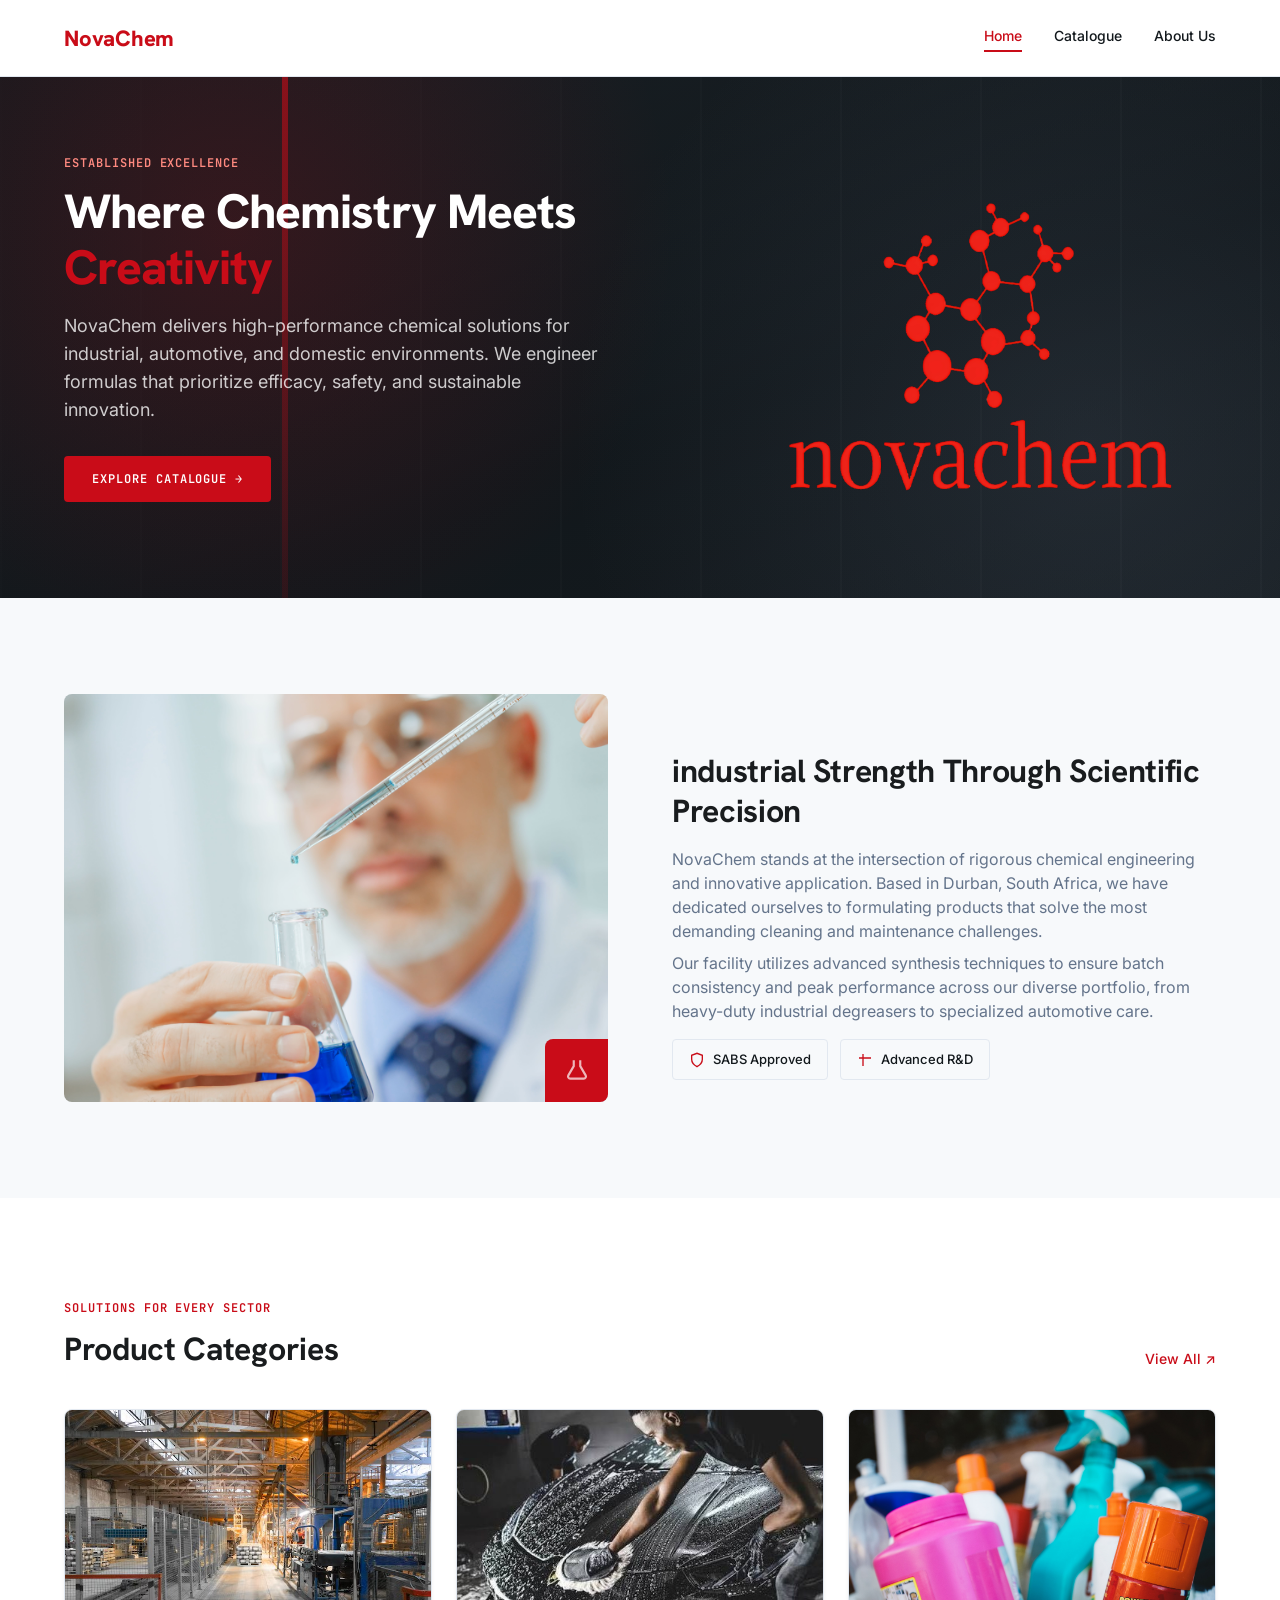
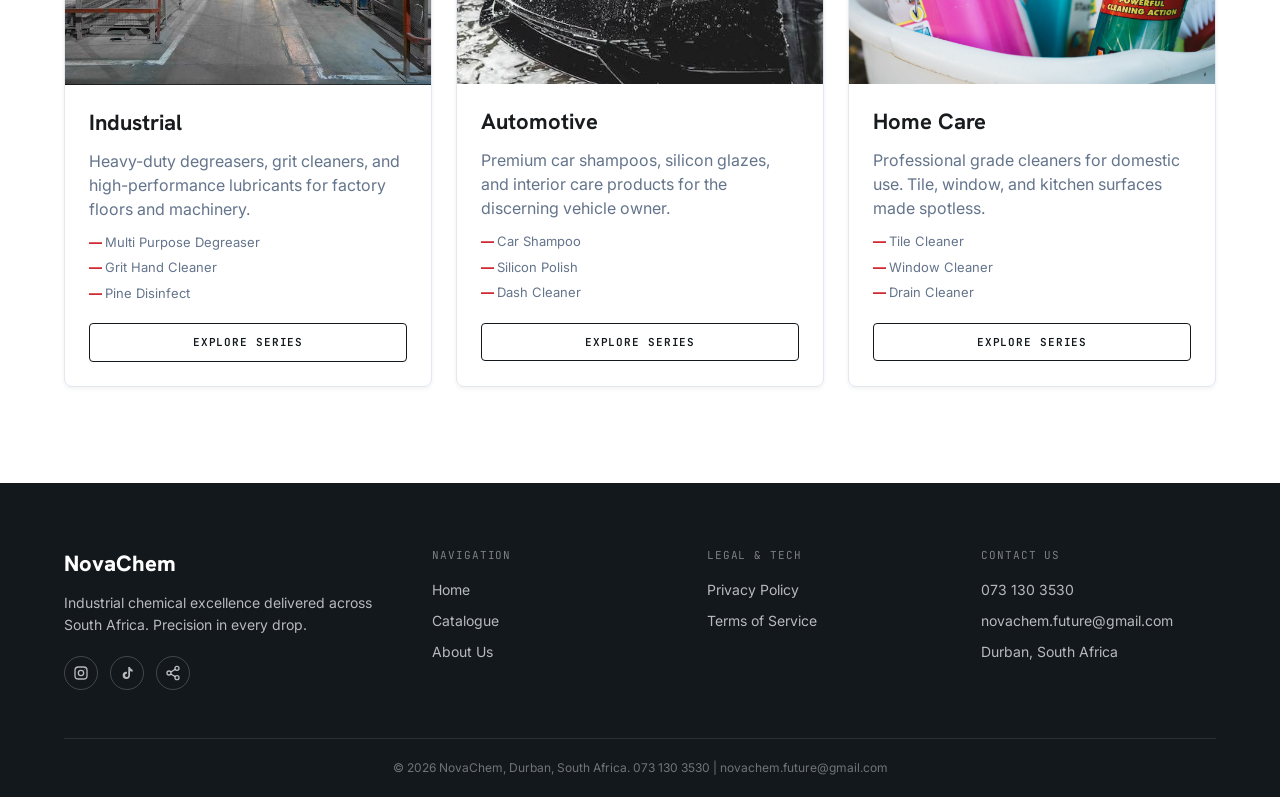
==== novachem-site/index.html @ 8aac481a "Merge branch 'main' of https://github.com/KaylinR7/novachem-site" ====
<!DOCTYPE html>
<html lang="en">
<head>
<meta charset="UTF-8">
<meta name="viewport" content="width=device-width, initial-scale=1.0">
<title>NovaChem — Where Chemistry Meets Creativity</title>
<meta name="description" content="NovaChem delivers high-performance chemical solutions for industrial, automotive, and domestic environments from our Durban headquarters.">
<link rel="preconnect" href="https://fonts.googleapis.com">
<link rel="preconnect" href="https://fonts.gstatic.com" crossorigin>
<link href="https://fonts.googleapis.com/css2?family=Hanken+Grotesk:wght@700;800&family=Inter:wght@400;500&family=JetBrains+Mono:wght@600&display=swap" rel="stylesheet">
<link rel="stylesheet" href="css/style.css">
</head>
<body>

<header class="site-header">
  <div class="container">
    <a href="index.html" class="logo">NovaChem</a>
    <nav class="main-nav">
      <a href="index.html" class="active">Home</a>
      <a href="catalogue.html">Catalogue</a>
      <a href="about.html">About Us</a>
    </nav>
    
  </div>
  <div class="mobile-nav">
    <a href="index.html" class="active">Home</a>
    <a href="catalogue.html">Catalogue</a>
    <a href="about.html">About Us</a>
  </div>
</header>

<!-- Hero -->
<section class="hero">
  <div class="hero-bg"></div>
  <div class="hero-pillar p1"></div>
  <div class="container" style="position: relative; z-index: 2;">
    <div style="display: grid; grid-template-columns: 1fr 1fr; align-items: center; gap: 3rem;">
      <div class="hero-content">
        <span class="eyebrow" style="color:#ff8a80;">Established Excellence</span>
        <h1 class="headline-display">Where Chemistry Meets <span class="accent">Creativity</span></h1>
        <p class="body-lg">NovaChem delivers high-performance chemical solutions for industrial, automotive, and domestic environments. We engineer formulas that prioritize efficacy, safety, and sustainable innovation.</p>
        <div class="hero-cta">
          <a href="catalogue.html" class="btn btn-primary">Explore Catalogue →</a>
          
        </div>
      </div>
      <div style="aspect-ratio: 4/3; overflow: hidden; border-radius: 12px; margin-left: 75px;">
        <img src="images/site/Novachem-site.png" alt="NovaChem products showcase" style="width: 100%; height: 100%; object-fit: cover; display: block;">
      </div>
    </div>
  </div>
</section>



<!-- Industrial strength feature -->
<section class="section section-light">
  <div class="container">
    <div class="split">
      <div class="media-block tone-steel" style="aspect-ratio:4/3; position:relative;">
        <img src="images/site/industrial-strength-feature.jpg" alt="NovaChem industrial manufacturing facility">
        <div class="media-badge">
          <svg viewBox="0 0 24 24" fill="none" stroke="currentColor" stroke-width="2"><path d="M9 2v5.5L4 16a2 2 0 001.74 3h12.52A2 2 0 0020 16l-5-8.5V2"/></svg>
        </div>
      </div>
      <div>
        <span class="eyebrow">&nbsp;</span>
        <h2 class="headline-lg">industrial Strength Through Scientific Precision</h2>
        <p class="body-md mt-2">NovaChem stands at the intersection of rigorous chemical engineering and innovative application. Based in Durban, South Africa, we have dedicated ourselves to formulating products that solve the most demanding cleaning and maintenance challenges.</p>
        <p class="body-md mt-1">Our facility utilizes advanced synthesis techniques to ensure batch consistency and peak performance across our diverse portfolio, from heavy-duty industrial degreasers to specialized automotive care.</p>
        <div class="pill-row mt-2">
          <span class="pill">
            <svg width="16" height="16" viewBox="0 0 24 24" fill="none" stroke="currentColor" stroke-width="2"><path d="M12 22s8-4 8-11V5l-8-3-8 3v6c0 7 8 11 8 11z"/></svg>
            SABS Approved
          </span>
          <span class="pill">
            <svg width="16" height="16" viewBox="0 0 24 24" fill="none" stroke="currentColor" stroke-width="2"><path d="M9 3v18M3 9h18"/></svg>
            Advanced R&amp;D
          </span>
        </div>
      </div>
    </div>
  </div>
</section>

<!-- Product categories -->
<section class="section section-white">
  <div class="container">
    <div class="section-head section-head-row">
      <div>
        <span class="eyebrow">Solutions For Every Sector</span>
        <h2 class="headline-lg">Product Categories</h2>
      </div>
      <a href="catalogue.html" class="label-md" style="color:var(--primary-strong);">View All ↗</a>
    </div>

    <div class="card-grid cols-3">
      <div class="category-card">
        <div class="media-block tone-steel">
          <img src="images/site/category-industrial.jpg" alt="Industrial product category">
        </div>
        <div class="category-card-body">
          <h3 class="headline-md">Industrial</h3>
          <p class="body-md">Heavy-duty degreasers, grit cleaners, and high-performance lubricants for factory floors and machinery.</p>
          <ul>
            <li>Multi Purpose Degreaser</li>
            <li>Grit Hand Cleaner</li>
            <li>Pine Disinfect</li>
          </ul>
          <a href="catalogue.html?cat=industrial" class="btn btn-secondary btn-sm btn-block mt-1">Explore Series</a>
        </div>
      </div>

      <div class="category-card">
        <div class="media-block tone-red">
          <img src="images/site/category-automotive.jpg" alt="Automotive product category">
        </div>
        <div class="category-card-body">
          <h3 class="headline-md">Automotive</h3>
          <p class="body-md">Premium car shampoos, silicon glazes, and interior care products for the discerning vehicle owner.</p>
          <ul>
            <li>Car Shampoo</li>
            <li>Silicon Polish</li>
            <li>Dash Cleaner</li>
          </ul>
          <a href="catalogue.html?cat=specialty" class="btn btn-secondary btn-sm btn-block mt-1">Explore Series</a>
        </div>
      </div>

      <div class="category-card">
        <div class="media-block tone-light">
          <img src="images/site/category-home-care.jpg" alt="Home Care product category">
        </div>
        <div class="category-card-body">
          <h3 class="headline-md">Home Care</h3>
          <p class="body-md">Professional grade cleaners for domestic use. Tile, window, and kitchen surfaces made spotless.</p>
          <ul>
            <li>Tile Cleaner</li>
            <li>Window Cleaner</li>
            <li>Drain Cleaner</li>
          </ul>
          <a href="catalogue.html?cat=cleaners" class="btn btn-secondary btn-sm btn-block mt-1">Explore Series</a>
        </div>
      </div>
    </div>
  </div>
</section>

<!-- Footer -->
<footer class="site-footer">
  <div class="container">
    <div class="footer-grid">
      <div>
        <h4>NovaChem</h4>
        <p>Industrial chemical excellence delivered across South Africa. Precision in every drop.</p>
        <div class="footer-social">
          <a href="https://www.instagram.com/novachem_innovations/" aria-label="Instagram"><svg width="16" height="16" viewBox="0 0 24 24" fill="none" stroke="currentColor" stroke-width="2"><rect x="3" y="3" width="18" height="18" rx="5"/><circle cx="12" cy="12" r="4"/><circle cx="17.5" cy="6.5" r="0.6" fill="currentColor" stroke="none"/></svg></a>
          <a href="https://www.tiktok.com/@novachem_innovations?_r=1&_t=ZS-97QQPEQfLev" aria-label="TikTok"><svg width="16" height="16" viewBox="0 0 24 24" fill="currentColor" stroke="none"><path d="M16.5 3c.4 2.1 1.9 3.7 4 4v3.1c-1.5 0-2.9-.4-4-1.2v6.6a5.5 5.5 0 11-5.5-5.5c.3 0 .6 0 .9.1v3.1a2.4 2.4 0 102 2.4V3h2.6z"/></svg></a>
          <a href="https://www.instagram.com/novachem_innovations?igsh=MWl4aThsdXJkZ202bg==" aria-label="Share"><svg width="16" height="16" viewBox="0 0 24 24" fill="none" stroke="currentColor" stroke-width="2"><circle cx="18" cy="5" r="3"/><circle cx="6" cy="12" r="3"/><circle cx="18" cy="19" r="3"/><path d="M8.6 13.5l6.8 4M15.4 6.5l-6.8 4"/></svg></a>
        </div>
      </div>
      <div class="footer-col">
        <div class="footer-col-title">Navigation</div>
        <ul>
          <li><a href="index.html">Home</a></li>
          <li><a href="catalogue.html">Catalogue</a></li>
          <li><a href="about.html">About Us</a></li>
        </ul>
      </div>
      <div class="footer-col">
        <div class="footer-col-title">Legal &amp; Tech</div>
        <ul>
          <li><a href="privacy-policy.html">Privacy Policy</a></li>
          <li><a href="terms-of-service.html">Terms of Service</a></li>
        </ul>
      </div>
      <div class="footer-col">
        <div class="footer-col-title">Contact Us</div>
        <ul>
          <li>073 130 3530</li>
          <li>novachem.future@gmail.com</li>
          <li>Durban, South Africa</li>
        </ul>
      </div>
    </div>
    <div class="footer-bottom">© 2026 NovaChem, Durban, South Africa. 073 130 3530 | novachem.future@gmail.com</div>
  </div>
</footer>

<script src="js/main.js"></script>
</body>
</html>
---- novachem-site/css/style.css ----
/* ==========================================================================
   NovaChem — "Industrial Integrity" Design System
   ========================================================================== */

:root {
  /* Color tokens */
  --surface: #f7f9fb;
  --surface-dim: #d8dadc;
  --surface-bright: #f7f9fb;
  --surface-container-lowest: #ffffff;
  --surface-container-low: #f2f4f6;
  --surface-container: #eceef0;
  --surface-container-high: #e6e8ea;
  --surface-container-highest: #e0e3e5;
  --on-surface: #191c1e;
  --on-surface-variant: #5d3f3c;
  --inverse-surface: #2d3133;
  --inverse-on-surface: #eff1f3;
  --outline: #916f6b;
  --outline-variant: #e6bdb8;

  --primary: #9e000d;
  --primary-strong: #c90c18;
  --on-primary: #ffffff;
  --primary-container: #c90c18;
  --on-primary-container: #ffd9d5;

  --secondary: #12181c;
  --on-secondary: #ffffff;
  --secondary-container: #dde3e9;
  --on-secondary-container: #5f656a;

  --tertiary: #3d4d63;
  --tertiary-steel: #64748b;
  --on-tertiary: #ffffff;

  --error: #ba1a1a;
  --on-error: #ffffff;
  --error-container: #ffdad6;
  --on-error-container: #93000a;

  --lab-white: #f8fafc;
  --charcoal-ink: #12181c;
  --steel-gray: #64748b;
  --border-default: #e2e8f0;
  --zebra: #f1f5f9;

  --background: #f7f9fb;
  --on-background: #191c1e;

  /* Typography */
  --font-display: 'Hanken Grotesk', sans-serif;
  --font-body: 'Inter', sans-serif;
  --font-mono: 'JetBrains Mono', monospace;

  /* Spacing */
  --unit: 4px;
  --gutter: 24px;
  --margin-desktop: 64px;
  --margin-mobile: 16px;
  --container-max: 1280px;

  /* Radius */
  --radius-sm: 0.125rem;
  --radius: 0.25rem;
  --radius-md: 0.375rem;
  --radius-lg: 0.5rem;
  --radius-xl: 0.75rem;
  --radius-full: 9999px;

  /* Shadow */
  --shadow-technical: 0 2px 4px rgba(0, 0, 0, 0.05);
  --shadow-lifted: 0 4px 10px rgba(0, 0, 0, 0.08);
}

/* ==========================================================================
   Reset & base
   ========================================================================== */

* {
  margin: 0;
  padding: 0;
  box-sizing: border-box;
}

html {
  scroll-behavior: smooth;
}

body {
  font-family: var(--font-body);
  font-size: 16px;
  line-height: 1.5;
  color: var(--on-surface);
  background: var(--background);
  -webkit-font-smoothing: antialiased;
}

img {
  max-width: 100%;
  display: block;
}

a {
  color: inherit;
  text-decoration: none;
}

ul {
  list-style: none;
}

button {
  font-family: inherit;
  cursor: pointer;
  border: none;
  background: none;
}

input, textarea, select {
  font-family: inherit;
  font-size: inherit;
}

:focus-visible {
  outline: 2px solid var(--primary-strong);
  outline-offset: 2px;
}

.container {
  max-width: var(--container-max);
  margin: 0 auto;
  padding: 0 var(--margin-mobile);
}

@media (min-width: 1024px) {
  .container {
    padding: 0 var(--margin-desktop);
  }
}

/* ==========================================================================
   Typography scale
   ========================================================================== */

.headline-display {
  font-family: var(--font-display);
  font-weight: 800;
  font-size: 32px;
  line-height: 1.15;
  letter-spacing: -0.02em;
}

@media (min-width: 768px) {
  .headline-display {
    font-size: 48px;
    line-height: 56px;
  }
}

.headline-lg {
  font-family: var(--font-display);
  font-weight: 700;
  font-size: 28px;
  line-height: 36px;
}

@media (min-width: 768px) {
  .headline-lg {
    font-size: 32px;
    line-height: 40px;
    letter-spacing: -0.01em;
  }
}

.headline-md {
  font-family: var(--font-display);
  font-weight: 700;
  font-size: 22px;
  line-height: 28px;
}

.body-lg {
  font-family: var(--font-body);
  font-size: 18px;
  line-height: 28px;
  color: var(--steel-gray);
}

.body-md {
  font-family: var(--font-body);
  font-size: 16px;
  line-height: 24px;
  color: var(--steel-gray);
}

.label-caps {
  font-family: var(--font-mono);
  font-size: 12px;
  font-weight: 600;
  line-height: 16px;
  letter-spacing: 0.08em;
  text-transform: uppercase;
}

.label-md {
  font-family: var(--font-body);
  font-size: 14px;
  font-weight: 500;
  line-height: 20px;
}

.eyebrow {
  font-family: var(--font-mono);
  font-size: 12px;
  font-weight: 600;
  letter-spacing: 0.08em;
  text-transform: uppercase;
  color: var(--primary-strong);
  display: inline-block;
  margin-bottom: 12px;
}

/* ==========================================================================
   Buttons
   ========================================================================== */

.btn {
  display: inline-flex;
  align-items: center;
  justify-content: center;
  gap: 8px;
  font-family: var(--font-mono);
  font-size: 12px;
  font-weight: 600;
  letter-spacing: 0.08em;
  text-transform: uppercase;
  padding: 14px 28px;
  border-radius: var(--radius);
  transition: transform 0.15s ease, box-shadow 0.15s ease, background 0.15s ease;
  white-space: nowrap;
}

.btn-primary {
  background: var(--primary-strong);
  color: var(--on-primary);
}

.btn-primary:hover {
  background: var(--primary);
  box-shadow: var(--shadow-lifted);
}

.btn-secondary {
  background: transparent;
  color: var(--charcoal-ink);
  border: 1px solid var(--charcoal-ink);
}

.btn-secondary:hover {
  background: var(--charcoal-ink);
  color: var(--on-primary);
}

.btn-ghost-light {
  background: transparent;
  color: #ffffff;
  border: 1px solid rgba(255, 255, 255, 0.5);
}

.btn-ghost-light:hover {
  background: rgba(255, 255, 255, 0.12);
  border-color: #ffffff;
}

.btn-sm {
  padding: 10px 18px;
  font-size: 11px;
}

.btn-block {
  width: 100%;
}

/* ==========================================================================
   Header
   ========================================================================== */

.site-header {
  position: sticky;
  top: 0;
  z-index: 100;
  background: var(--surface-container-lowest);
  border-bottom: 1px solid var(--border-default);
}

.site-header .container {
  display: flex;
  align-items: center;
  justify-content: space-between;
  height: 76px;
  gap: 24px;
}

.logo {
  font-family: var(--font-display);
  font-weight: 800;
  font-size: 22px;
  color: var(--primary-strong);
  letter-spacing: -0.01em;
  flex-shrink: 0;
}

.main-nav {
  display: none;
  gap: 32px;
  align-items: center;
}

.main-nav a {
  font-family: var(--font-body);
  font-size: 14px;
  font-weight: 500;
  color: var(--charcoal-ink);
  padding-bottom: 4px;
  border-bottom: 2px solid transparent;
}

.main-nav a:hover {
  color: var(--primary-strong);
}

.main-nav a.active {
  color: var(--primary-strong);
  border-bottom-color: var(--primary-strong);
}

@media (min-width: 1024px) {
  .main-nav {
    display: flex;
  }
}

.header-actions {
  display: flex;
  align-items: center;
  gap: 16px;
  flex: 1;
  justify-content: flex-end;
}

.search-box {
  display: none;
  align-items: center;
  gap: 8px;
  background: var(--surface-container-low);
  border: 1px solid var(--border-default);
  border-radius: var(--radius);
  padding: 8px 14px;
  min-width: 220px;
}

.search-box input {
  background: transparent;
  border: none;
  outline: none;
  font-size: 14px;
  width: 100%;
  color: var(--on-surface);
}

.search-box svg {
  flex-shrink: 0;
  color: var(--steel-gray);
}

@media (min-width: 768px) {
  .search-box {
    display: flex;
  }
}

.nav-toggle {
  display: flex;
  flex-direction: column;
  gap: 4px;
  padding: 8px;
}

.nav-toggle span {
  width: 22px;
  height: 2px;
  background: var(--charcoal-ink);
  display: block;
}

@media (min-width: 1024px) {
  .nav-toggle {
    display: none;
  }
}

.mobile-nav {
  display: none;
  flex-direction: column;
  background: var(--surface-container-lowest);
  border-bottom: 1px solid var(--border-default);
  padding: 8px var(--margin-mobile) 16px;
}

.mobile-nav.open {
  display: flex;
}

.mobile-nav a {
  padding: 12px 0;
  font-weight: 500;
  font-size: 15px;
  border-bottom: 1px solid var(--border-default);
}

.mobile-nav a:last-child {
  border-bottom: none;
}

@media (min-width: 1024px) {
  .mobile-nav {
    display: none !important;
  }
}

/* ==========================================================================
   Hero
   ========================================================================== */

.hero {
  position: relative;
  background: var(--charcoal-ink);
  color: #ffffff;
  overflow: hidden;
}

.hero-bg {
  position: absolute;
  inset: 0;
  background:
    linear-gradient(115deg, rgba(18, 24, 28, 0.94) 0%, rgba(18, 24, 28, 0.72) 45%, rgba(18, 24, 28, 0.55) 100%),
    repeating-linear-gradient(90deg, rgba(255,255,255,0.05) 0 2px, transparent 2px 140px),
    linear-gradient(160deg, #2a3239 0%, #11161a 60%, #1c2227 100%);
}

.hero-bg::after {
  content: "";
  position: absolute;
  inset: 0;
  background-image:
    radial-gradient(circle at 18% 30%, rgba(201, 12, 24, 0.18), transparent 40%),
    radial-gradient(circle at 85% 70%, rgba(100, 116, 139, 0.18), transparent 45%);
}

.hero-content {
  position: relative;
  padding: 72px 0 96px;
  max-width: 640px;
}

.hero-content p.body-lg {
  color: rgba(255, 255, 255, 0.78);
  margin: 16px 0 32px;
}

.hero-content .headline-display {
  color: #ffffff;
}

.hero-content .headline-display .accent {
  color: var(--primary-strong);
}

.hero-cta {
  display: flex;
  flex-wrap: wrap;
  gap: 16px;
}

.hero-pillar {
  position: absolute;
  top: 0;
  bottom: 0;
  width: 6px;
  background: linear-gradient(180deg, var(--primary-strong), rgba(201,12,24,0.2));
  opacity: 0.6;
}

.hero-pillar.p1 { left: 22%; }
.hero-pillar.p2 { left: 24%; }

/* Stats bar */
.stats-bar {
  background: var(--charcoal-ink);
  color: #ffffff;
  border-top: 1px solid rgba(255,255,255,0.08);
}

.stats-bar .container {
  display: grid;
  grid-template-columns: repeat(2, 1fr);
  gap: 32px;
  padding: 36px var(--margin-mobile);
}

@media (min-width: 768px) {
  .stats-bar .container {
    grid-template-columns: repeat(4, 1fr);
    padding: 36px var(--margin-desktop);
  }
}

.stat .stat-num {
  font-family: var(--font-display);
  font-weight: 800;
  font-size: 28px;
}

.stat .stat-label {
  font-family: var(--font-mono);
  font-size: 11px;
  letter-spacing: 0.08em;
  text-transform: uppercase;
  color: rgba(255,255,255,0.6);
  margin-top: 4px;
}

/* ==========================================================================
   Generic sections
   ========================================================================== */

.section {
  padding: 64px 0;
}

@media (min-width: 1024px) {
  .section {
    padding: 96px 0;
  }
}

.section-light { background: var(--surface); }
.section-white { background: var(--surface-container-lowest); }
.section-dark {
  background: var(--charcoal-ink);
  color: #ffffff;
}
.section-dark .body-md, .section-dark .body-lg {
  color: rgba(255,255,255,0.7);
}

.section-head {
  margin-bottom: 40px;
}

.section-head-row {
  display: flex;
  align-items: flex-end;
  justify-content: space-between;
  gap: 16px;
  flex-wrap: wrap;
}

/* Image placeholder block (used where photography would sit) */
.media-block {
  position: relative;
  border-radius: var(--radius-lg);
  overflow: hidden;
  background: linear-gradient(135deg, #3d4d63, #12181c);
  display: flex;
  align-items: center;
  justify-content: center;
  color: rgba(255,255,255,0.5);
  min-height: 220px;
}

.media-block svg {
  width: 48px;
  height: 48px;
  opacity: 0.7;
}

.media-block.tone-steel { background: linear-gradient(135deg, #64748b, #1c2227); }
.media-block.tone-red { background: linear-gradient(135deg, #c90c18, #410002); }
.media-block.tone-light {
  background: var(--surface-container-low);
  color: var(--steel-gray);
}

.icon-feature {
  display: flex;
  flex-direction: column;
  align-items: center;
  gap: 14px;
  text-align: center;
  padding: 24px;
}

.icon-feature svg {
  width: 44px;
  height: 44px;
  opacity: 0.9;
}

.icon-feature .label-caps {
  color: inherit;
  opacity: 0.85;
  font-size: 11px;
}

/* Two-column feature */
.split {
  display: grid;
  gap: 40px;
  align-items: center;
}

@media (min-width: 1024px) {
  .split {
    grid-template-columns: 1fr 1fr;
    gap: 64px;
  }
  .split.reverse > *:first-child {
    order: 2;
  }
}

.feature-list {
  display: flex;
  flex-direction: column;
  gap: 12px;
  margin: 20px 0 28px;
}

.feature-list li {
  display: flex;
  gap: 10px;
  align-items: flex-start;
  font-size: 14px;
  color: var(--steel-gray);
}

.feature-list svg {
  flex-shrink: 0;
  color: var(--primary-strong);
  margin-top: 2px;
}

.pill-row {
  display: flex;
  flex-wrap: wrap;
  gap: 12px;
}

.pill {
  display: inline-flex;
  align-items: center;
  gap: 8px;
  border: 1px solid var(--border-default);
  padding: 10px 16px;
  border-radius: var(--radius);
  font-size: 13px;
  font-weight: 500;
  color: var(--charcoal-ink);
}

.pill svg { color: var(--primary-strong); }

/* Badge over media block */
.media-badge {
  position: absolute;
  bottom: -1px;
  right: -1px;
  width: 64px;
  height: 64px;
  background: var(--primary-strong);
  border-radius: var(--radius-lg) 0 0 0;
  display: flex;
  align-items: center;
  justify-content: center;
}

.media-badge svg { color: #fff; width: 26px; height: 26px; }

/* ==========================================================================
   Cards (categories, values, products)
   ========================================================================== */

.card-grid {
  display: grid;
  gap: var(--gutter);
  grid-template-columns: 1fr;
}

@media (min-width: 640px) {
  .card-grid.cols-3 { grid-template-columns: repeat(3, 1fr); }
}

.category-card {
  background: var(--surface-container-lowest);
  border: 1px solid var(--border-default);
  border-radius: var(--radius-lg);
  overflow: hidden;
  box-shadow: var(--shadow-technical);
  transition: box-shadow 0.2s ease, border-color 0.2s ease, transform 0.2s ease;
  display: flex;
  flex-direction: column;
}

.category-card:hover {
  border-color: var(--primary-strong);
  box-shadow: var(--shadow-lifted);
  transform: translateY(-2px);
}

.category-card .media-block { min-height: 170px; border-radius: 0; }

.category-card-body {
  padding: 24px;
  display: flex;
  flex-direction: column;
  gap: 12px;
  flex: 1;
}

.category-card-body ul {
  display: flex;
  flex-direction: column;
  gap: 6px;
  font-size: 13px;
  color: var(--steel-gray);
}

.category-card-body ul li::before {
  content: "— ";
  color: var(--primary-strong);
  font-weight: 700;
}

.value-card {
  background: var(--surface-container-lowest);
  border: 1px solid var(--border-default);
  border-radius: var(--radius-lg);
  padding: 28px;
  box-shadow: var(--shadow-technical);
  text-align: left;
}

.value-card .icon-box {
  width: 44px;
  height: 44px;
  border-radius: var(--radius);
  background: var(--error-container);
  display: flex;
  align-items: center;
  justify-content: center;
  margin-bottom: 16px;
  color: var(--primary-strong);
}

.value-card h3 {
  font-family: var(--font-display);
  font-weight: 700;
  font-size: 17px;
  margin-bottom: 8px;
}

/* ==========================================================================
   CTA Band
   ========================================================================== */

.cta-band {
  background: linear-gradient(120deg, var(--primary-strong), var(--primary));
  color: #fff;
  text-align: center;
  padding: 64px var(--margin-mobile);
}

.cta-band h2 {
  font-family: var(--font-display);
  font-weight: 800;
  font-size: 30px;
  margin-bottom: 12px;
}

@media (min-width: 768px) {
  .cta-band h2 { font-size: 38px; }
}

.cta-band p {
  max-width: 560px;
  margin: 0 auto 28px;
  color: rgba(255,255,255,0.88);
}

.cta-band .btn-group {
  display: flex;
  justify-content: center;
  flex-wrap: wrap;
  gap: 16px;
}

.cta-band .btn-primary {
  background: #fff;
  color: var(--primary-strong);
}

.cta-band .btn-primary:hover {
  background: var(--surface-container-low);
}

/* ==========================================================================
   Footer
   ========================================================================== */

.site-footer {
  background: var(--charcoal-ink);
  color: rgba(255,255,255,0.7);
  padding: 64px 0 0;
}

.footer-grid {
  display: grid;
  gap: 40px;
  grid-template-columns: 1fr;
  padding-bottom: 48px;
  border-bottom: 1px solid rgba(255,255,255,0.1);
}

@media (min-width: 768px) {
  .footer-grid { grid-template-columns: 1.4fr 1fr 1fr 1fr; }
}

.footer-grid h4 {
  font-family: var(--font-display);
  color: #fff;
  font-size: 22px;
  font-weight: 800;
  margin-bottom: 12px;
}

.footer-grid p { font-size: 14px; line-height: 22px; }

.footer-col-title {
  font-family: var(--font-mono);
  font-size: 11px;
  letter-spacing: 0.08em;
  text-transform: uppercase;
  color: rgba(255,255,255,0.45);
  margin-bottom: 16px;
}

.footer-col ul {
  display: flex;
  flex-direction: column;
  gap: 10px;
  font-size: 14px;
}

.footer-col a:hover { color: #fff; }

.footer-social {
  display: flex;
  gap: 12px;
  margin-top: 20px;
}

.footer-social a {
  width: 34px;
  height: 34px;
  border-radius: var(--radius-full);
  border: 1px solid rgba(255,255,255,0.2);
  display: flex;
  align-items: center;
  justify-content: center;
}

.footer-bottom {
  text-align: center;
  font-size: 12px;
  padding: 20px 0;
  color: rgba(255,255,255,0.4);
}

/* ==========================================================================
   Page header / breadcrumb hero (About / Catalogue / Ratings)
   ========================================================================== */

.page-hero {
  position: relative;
  background: var(--charcoal-ink);
  color: #fff;
  padding: 64px 0 56px;
  overflow: hidden;
}

.page-hero .hero-bg { opacity: 0.9; }

.page-hero .body-lg { color: rgba(255,255,255,0.78); max-width: 640px; }

.page-hero .accent-rule {
  width: 64px;
  height: 4px;
  background: var(--primary-strong);
  margin-top: 24px;
}

.simple-page-head {
  padding: 56px 0 32px;
}

.simple-page-head .body-lg { max-width: 620px; color: var(--steel-gray); }

/* ==========================================================================
   Table / list helpers
   ========================================================================== */

.divider {
  height: 1px;
  background: var(--border-default);
  margin: 0;
}

/* Utility */
.flex { display: flex; }
.items-center { align-items: center; }
.gap-2 { gap: 8px; }
.gap-3 { gap: 12px; }
.mt-1 { margin-top: 8px; }
.mt-2 { margin-top: 16px; }
.text-center { text-align: center; }
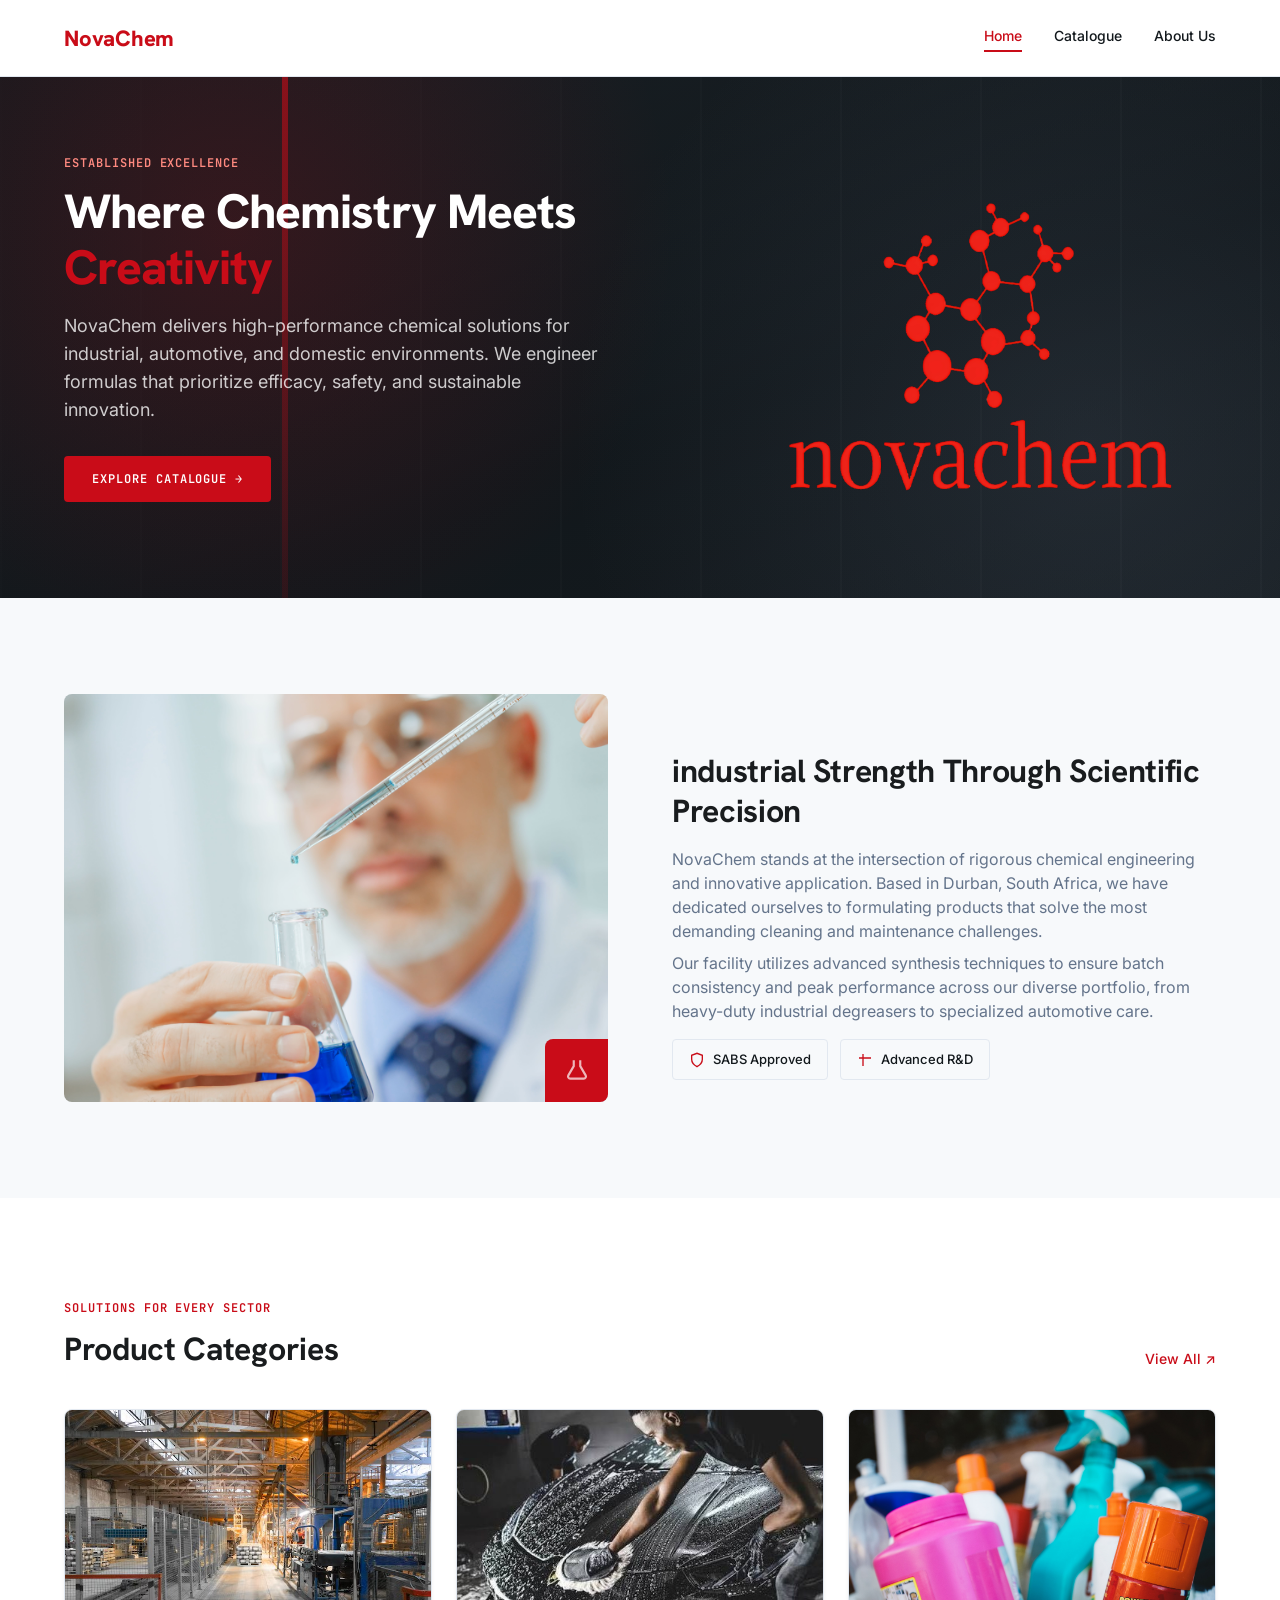
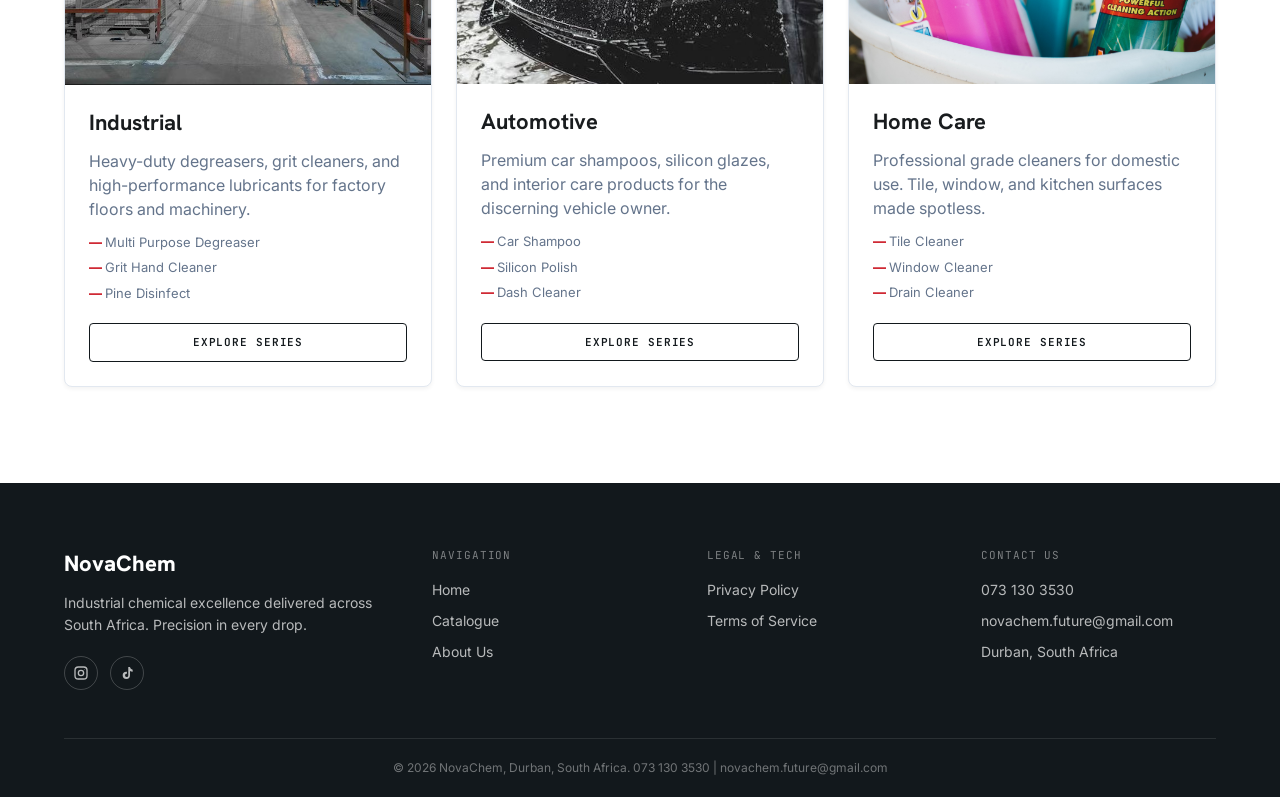
==== commit 9673279a: "Remove extra share link from footer across all pages" ====
--- a/novachem-site/index.html
+++ b/novachem-site/index.html
@@ -156,7 +156,7 @@
         <div class="footer-social">
           <a href="https://www.instagram.com/novachem_innovations/" aria-label="Instagram"><svg width="16" height="16" viewBox="0 0 24 24" fill="none" stroke="currentColor" stroke-width="2"><rect x="3" y="3" width="18" height="18" rx="5"/><circle cx="12" cy="12" r="4"/><circle cx="17.5" cy="6.5" r="0.6" fill="currentColor" stroke="none"/></svg></a>
           <a href="https://www.tiktok.com/@novachem_innovations?_r=1&_t=ZS-97QQPEQfLev" aria-label="TikTok"><svg width="16" height="16" viewBox="0 0 24 24" fill="currentColor" stroke="none"><path d="M16.5 3c.4 2.1 1.9 3.7 4 4v3.1c-1.5 0-2.9-.4-4-1.2v6.6a5.5 5.5 0 11-5.5-5.5c.3 0 .6 0 .9.1v3.1a2.4 2.4 0 102 2.4V3h2.6z"/></svg></a>
-          <a href="https://www.instagram.com/novachem_innovations?igsh=MWl4aThsdXJkZ202bg==" aria-label="Share"><svg width="16" height="16" viewBox="0 0 24 24" fill="none" stroke="currentColor" stroke-width="2"><circle cx="18" cy="5" r="3"/><circle cx="6" cy="12" r="3"/><circle cx="18" cy="19" r="3"/><path d="M8.6 13.5l6.8 4M15.4 6.5l-6.8 4"/></svg></a>
+
         </div>
       </div>
       <div class="footer-col">
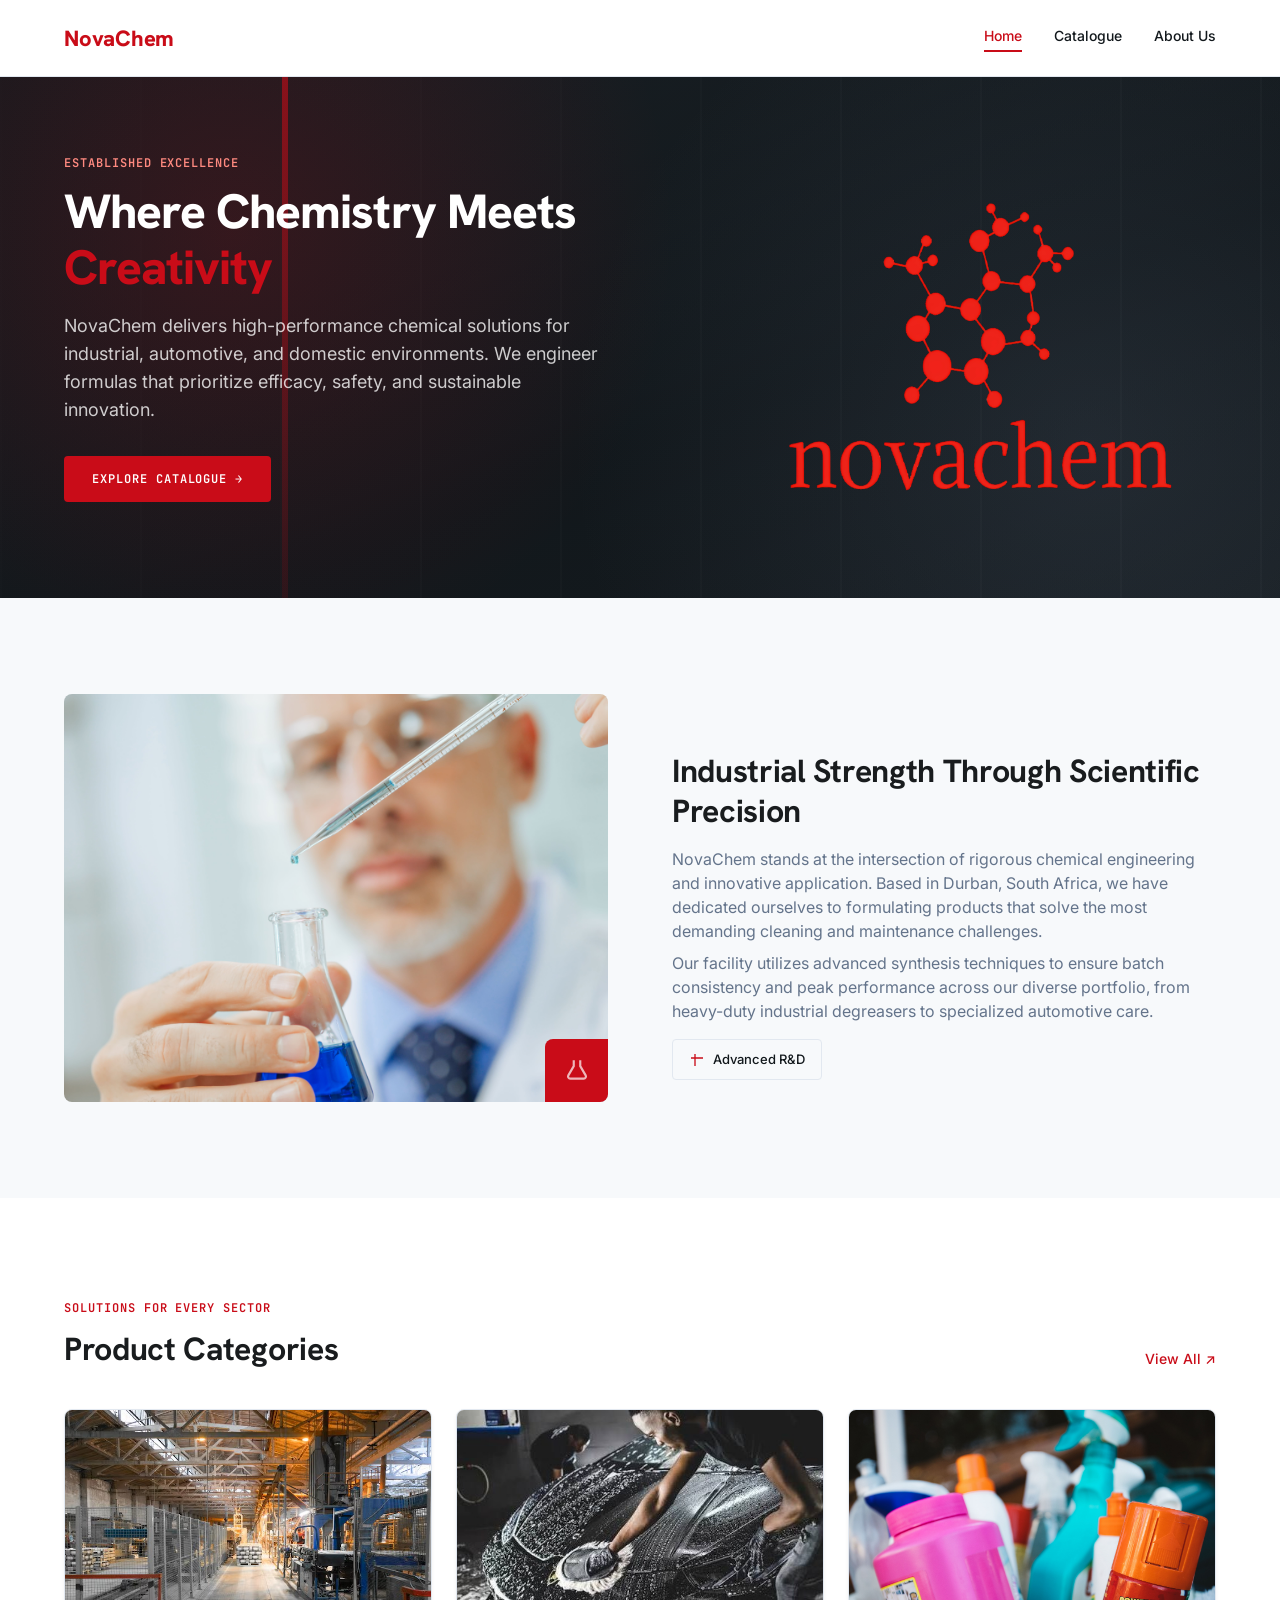
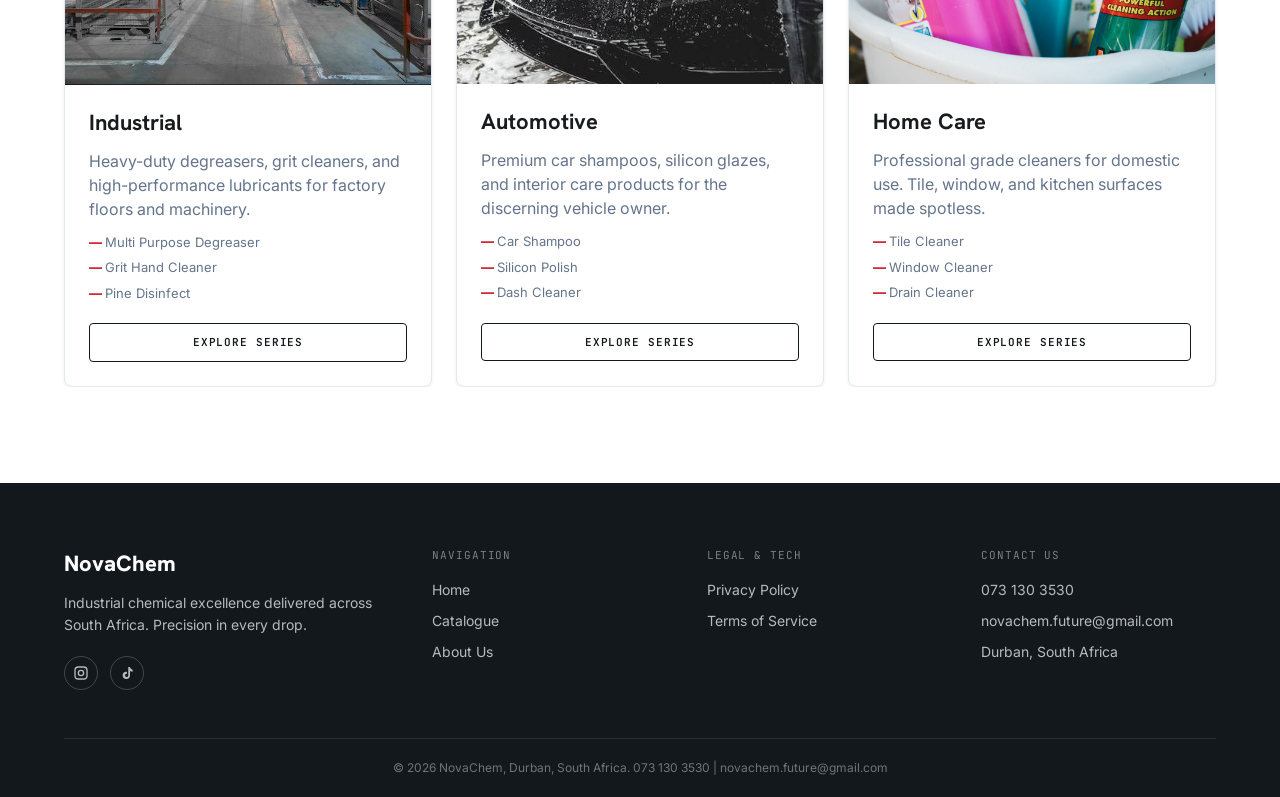
==== commit 7ef4454f: "Updated Catalogue" ====
--- a/novachem-site/index.html
+++ b/novachem-site/index.html
@@ -1,192 +1,217 @@
 <!DOCTYPE html>
 <html lang="en">
+
 <head>
-<meta charset="UTF-8">
-<meta name="viewport" content="width=device-width, initial-scale=1.0">
-<title>NovaChem — Where Chemistry Meets Creativity</title>
-<meta name="description" content="NovaChem delivers high-performance chemical solutions for industrial, automotive, and domestic environments from our Durban headquarters.">
-<link rel="preconnect" href="https://fonts.googleapis.com">
-<link rel="preconnect" href="https://fonts.gstatic.com" crossorigin>
-<link href="https://fonts.googleapis.com/css2?family=Hanken+Grotesk:wght@700;800&family=Inter:wght@400;500&family=JetBrains+Mono:wght@600&display=swap" rel="stylesheet">
-<link rel="stylesheet" href="css/style.css">
+  <meta charset="UTF-8">
+  <meta name="viewport" content="width=device-width, initial-scale=1.0">
+  <title>NovaChem — Where Chemistry Meets Creativity</title>
+  <meta name="description"
+    content="NovaChem delivers high-performance chemical solutions for industrial, automotive, and domestic environments from our Durban headquarters.">
+  <link rel="preconnect" href="https://fonts.googleapis.com">
+  <link rel="preconnect" href="https://fonts.gstatic.com" crossorigin>
+  <link
+    href="https://fonts.googleapis.com/css2?family=Hanken+Grotesk:wght@700;800&family=Inter:wght@400;500&family=JetBrains+Mono:wght@600&display=swap"
+    rel="stylesheet">
+  <link rel="stylesheet" href="css/style.css">
 </head>
+
 <body>
 
-<header class="site-header">
-  <div class="container">
-    <a href="index.html" class="logo">NovaChem</a>
-    <nav class="main-nav">
+  <header class="site-header">
+    <div class="container">
+      <a href="index.html" class="logo">NovaChem</a>
+      <nav class="main-nav">
+        <a href="index.html" class="active">Home</a>
+        <a href="catalogue.html">Catalogue</a>
+        <a href="about.html">About Us</a>
+      </nav>
+      <button class="nav-toggle" aria-label="Toggle menu"><span></span><span></span><span></span></button>
+    </div>
+    <div class="mobile-nav">
       <a href="index.html" class="active">Home</a>
       <a href="catalogue.html">Catalogue</a>
       <a href="about.html">About Us</a>
-    </nav>
-    
-  </div>
-  <div class="mobile-nav">
-    <a href="index.html" class="active">Home</a>
-    <a href="catalogue.html">Catalogue</a>
-    <a href="about.html">About Us</a>
-  </div>
-</header>
-
-<!-- Hero -->
-<section class="hero">
-  <div class="hero-bg"></div>
-  <div class="hero-pillar p1"></div>
-  <div class="container" style="position: relative; z-index: 2;">
-    <div style="display: grid; grid-template-columns: 1fr 1fr; align-items: center; gap: 3rem;">
-      <div class="hero-content">
-        <span class="eyebrow" style="color:#ff8a80;">Established Excellence</span>
-        <h1 class="headline-display">Where Chemistry Meets <span class="accent">Creativity</span></h1>
-        <p class="body-lg">NovaChem delivers high-performance chemical solutions for industrial, automotive, and domestic environments. We engineer formulas that prioritize efficacy, safety, and sustainable innovation.</p>
-        <div class="hero-cta">
-          <a href="catalogue.html" class="btn btn-primary">Explore Catalogue →</a>
-          
-        </div>
-      </div>
-      <div style="aspect-ratio: 4/3; overflow: hidden; border-radius: 12px; margin-left: 75px;">
-        <img src="images/site/Novachem-site.png" alt="NovaChem products showcase" style="width: 100%; height: 100%; object-fit: cover; display: block;">
-      </div>
-    </div>
-  </div>
-</section>
-
-
-
-<!-- Industrial strength feature -->
-<section class="section section-light">
-  <div class="container">
-    <div class="split">
-      <div class="media-block tone-steel" style="aspect-ratio:4/3; position:relative;">
-        <img src="images/site/industrial-strength-feature.jpg" alt="NovaChem industrial manufacturing facility">
-        <div class="media-badge">
-          <svg viewBox="0 0 24 24" fill="none" stroke="currentColor" stroke-width="2"><path d="M9 2v5.5L4 16a2 2 0 001.74 3h12.52A2 2 0 0020 16l-5-8.5V2"/></svg>
-        </div>
-      </div>
-      <div>
-        <span class="eyebrow">&nbsp;</span>
-        <h2 class="headline-lg">industrial Strength Through Scientific Precision</h2>
-        <p class="body-md mt-2">NovaChem stands at the intersection of rigorous chemical engineering and innovative application. Based in Durban, South Africa, we have dedicated ourselves to formulating products that solve the most demanding cleaning and maintenance challenges.</p>
-        <p class="body-md mt-1">Our facility utilizes advanced synthesis techniques to ensure batch consistency and peak performance across our diverse portfolio, from heavy-duty industrial degreasers to specialized automotive care.</p>
-        <div class="pill-row mt-2">
-          <span class="pill">
-            <svg width="16" height="16" viewBox="0 0 24 24" fill="none" stroke="currentColor" stroke-width="2"><path d="M12 22s8-4 8-11V5l-8-3-8 3v6c0 7 8 11 8 11z"/></svg>
-            SABS Approved
-          </span>
-          <span class="pill">
-            <svg width="16" height="16" viewBox="0 0 24 24" fill="none" stroke="currentColor" stroke-width="2"><path d="M9 3v18M3 9h18"/></svg>
-            Advanced R&amp;D
-          </span>
-        </div>
-      </div>
-    </div>
-  </div>
-</section>
-
-<!-- Product categories -->
-<section class="section section-white">
-  <div class="container">
-    <div class="section-head section-head-row">
-      <div>
-        <span class="eyebrow">Solutions For Every Sector</span>
-        <h2 class="headline-lg">Product Categories</h2>
-      </div>
-      <a href="catalogue.html" class="label-md" style="color:var(--primary-strong);">View All ↗</a>
-    </div>
-
-    <div class="card-grid cols-3">
-      <div class="category-card">
-        <div class="media-block tone-steel">
-          <img src="images/site/category-industrial.jpg" alt="Industrial product category">
-        </div>
-        <div class="category-card-body">
-          <h3 class="headline-md">Industrial</h3>
-          <p class="body-md">Heavy-duty degreasers, grit cleaners, and high-performance lubricants for factory floors and machinery.</p>
+    </div>
+  </header>
+
+  <!-- Hero -->
+  <section class="hero">
+    <div class="hero-bg"></div>
+    <div class="hero-pillar p1"></div>
+    <div class="container" style="position: relative; z-index: 2;">
+      <div class="hero-grid">
+        <div class="hero-content">
+          <span class="eyebrow" style="color:#ff8a80;">Established Excellence</span>
+          <h1 class="headline-display">Where Chemistry Meets <span class="accent">Creativity</span></h1>
+          <p class="body-lg">NovaChem delivers high-performance chemical solutions for industrial, automotive, and
+            domestic environments. We engineer formulas that prioritize efficacy, safety, and sustainable innovation.
+          </p>
+          <div class="hero-cta">
+            <a href="catalogue.html" class="btn btn-primary">Explore Catalogue →</a>
+
+          </div>
+        </div>
+        <div class="hero-media">
+          <img src="images/site/Novachem-site.png" alt="NovaChem products showcase"
+            style="width: 100%; height: 100%; object-fit: cover; display: block;">
+        </div>
+      </div>
+    </div>
+  </section>
+
+
+
+  <!-- Industrial strength feature -->
+  <section class="section section-light">
+    <div class="container">
+      <div class="split">
+        <div class="media-block tone-steel" style="aspect-ratio:4/3; position:relative;">
+          <img src="images/site/industrial-strength-feature.jpg" alt="NovaChem industrial manufacturing facility">
+          <div class="media-badge">
+            <svg viewBox="0 0 24 24" fill="none" stroke="currentColor" stroke-width="2">
+              <path d="M9 2v5.5L4 16a2 2 0 001.74 3h12.52A2 2 0 0020 16l-5-8.5V2" />
+            </svg>
+          </div>
+        </div>
+        <div>
+          <span class="eyebrow">&nbsp;</span>
+          <h2 class="headline-lg">Industrial Strength Through Scientific Precision</h2>
+          <p class="body-md mt-2">NovaChem stands at the intersection of rigorous chemical engineering and innovative
+            application. Based in Durban, South Africa, we have dedicated ourselves to formulating products that solve
+            the most demanding cleaning and maintenance challenges.</p>
+          <p class="body-md mt-1">Our facility utilizes advanced synthesis techniques to ensure batch consistency and
+            peak performance across our diverse portfolio, from heavy-duty industrial degreasers to specialized
+            automotive care.</p>
+          <div class="pill-row mt-2">
+            <span class="pill">
+              <svg width="16" height="16" viewBox="0 0 24 24" fill="none" stroke="currentColor" stroke-width="2">
+                <path d="M9 3v18M3 9h18" />
+              </svg>
+              Advanced R&amp;D
+            </span>
+          </div>
+        </div>
+      </div>
+    </div>
+  </section>
+
+  <!-- Product categories -->
+  <section class="section section-white">
+    <div class="container">
+      <div class="section-head section-head-row">
+        <div>
+          <span class="eyebrow">Solutions For Every Sector</span>
+          <h2 class="headline-lg">Product Categories</h2>
+        </div>
+        <a href="catalogue.html" class="label-md" style="color:var(--primary-strong);">View All ↗</a>
+      </div>
+
+      <div class="card-grid cols-3">
+        <div class="category-card">
+          <div class="media-block tone-steel">
+            <img src="images/site/category-industrial.jpg" alt="Industrial product category">
+          </div>
+          <div class="category-card-body">
+            <h3 class="headline-md">Industrial</h3>
+            <p class="body-md">Heavy-duty degreasers, grit cleaners, and high-performance lubricants for factory floors
+              and machinery.</p>
+            <ul>
+              <li>Multi Purpose Degreaser</li>
+              <li>Grit Hand Cleaner</li>
+              <li>Pine Disinfect</li>
+            </ul>
+            <a href="catalogue.html?cat=industrial" class="btn btn-secondary btn-sm btn-block mt-1">Explore Series</a>
+          </div>
+        </div>
+
+        <div class="category-card">
+          <div class="media-block tone-red">
+            <img src="images/site/category-automotive.jpg" alt="Automotive product category">
+          </div>
+          <div class="category-card-body">
+            <h3 class="headline-md">Automotive</h3>
+            <p class="body-md">Premium car shampoos, silicon glazes, and interior care products for the discerning
+              vehicle owner.</p>
+            <ul>
+              <li>Car Shampoo</li>
+              <li>Silicon Polish</li>
+              <li>Dash Cleaner</li>
+            </ul>
+            <a href="catalogue.html?cat=specialty" class="btn btn-secondary btn-sm btn-block mt-1">Explore Series</a>
+          </div>
+        </div>
+
+        <div class="category-card">
+          <div class="media-block tone-light">
+            <img src="images/site/category-home-care.jpg" alt="Home Care product category">
+          </div>
+          <div class="category-card-body">
+            <h3 class="headline-md">Home Care</h3>
+            <p class="body-md">Professional grade cleaners for domestic use. Tile, window, and kitchen surfaces made
+              spotless.</p>
+            <ul>
+              <li>Tile Cleaner</li>
+              <li>Window Cleaner</li>
+              <li>Drain Cleaner</li>
+            </ul>
+            <a href="catalogue.html?cat=cleaners" class="btn btn-secondary btn-sm btn-block mt-1">Explore Series</a>
+          </div>
+        </div>
+      </div>
+    </div>
+  </section>
+
+  <!-- Footer -->
+  <footer class="site-footer">
+    <div class="container">
+      <div class="footer-grid">
+        <div>
+          <h4>NovaChem</h4>
+          <p>Industrial chemical excellence delivered across South Africa. Precision in every drop.</p>
+          <div class="footer-social">
+            <a href="https://www.instagram.com/novachem_innovations/" aria-label="Instagram"><svg width="16" height="16"
+                viewBox="0 0 24 24" fill="none" stroke="currentColor" stroke-width="2">
+                <rect x="3" y="3" width="18" height="18" rx="5" />
+                <circle cx="12" cy="12" r="4" />
+                <circle cx="17.5" cy="6.5" r="0.6" fill="currentColor" stroke="none" />
+              </svg></a>
+            <a href="https://www.tiktok.com/@novachem_innovations?_r=1&_t=ZS-97QQPEQfLev" aria-label="TikTok"><svg
+                width="16" height="16" viewBox="0 0 24 24" fill="currentColor" stroke="none">
+                <path
+                  d="M16.5 3c.4 2.1 1.9 3.7 4 4v3.1c-1.5 0-2.9-.4-4-1.2v6.6a5.5 5.5 0 11-5.5-5.5c.3 0 .6 0 .9.1v3.1a2.4 2.4 0 102 2.4V3h2.6z" />
+              </svg></a>
+
+          </div>
+        </div>
+        <div class="footer-col">
+          <div class="footer-col-title">Navigation</div>
           <ul>
-            <li>Multi Purpose Degreaser</li>
-            <li>Grit Hand Cleaner</li>
-            <li>Pine Disinfect</li>
+            <li><a href="index.html">Home</a></li>
+            <li><a href="catalogue.html">Catalogue</a></li>
+            <li><a href="about.html">About Us</a></li>
           </ul>
-          <a href="catalogue.html?cat=industrial" class="btn btn-secondary btn-sm btn-block mt-1">Explore Series</a>
-        </div>
-      </div>
-
-      <div class="category-card">
-        <div class="media-block tone-red">
-          <img src="images/site/category-automotive.jpg" alt="Automotive product category">
-        </div>
-        <div class="category-card-body">
-          <h3 class="headline-md">Automotive</h3>
-          <p class="body-md">Premium car shampoos, silicon glazes, and interior care products for the discerning vehicle owner.</p>
+        </div>
+        <div class="footer-col">
+          <div class="footer-col-title">Legal &amp; Tech</div>
           <ul>
-            <li>Car Shampoo</li>
-            <li>Silicon Polish</li>
-            <li>Dash Cleaner</li>
+            <li><a href="privacy-policy.html">Privacy Policy</a></li>
+            <li><a href="terms-of-service.html">Terms of Service</a></li>
           </ul>
-          <a href="catalogue.html?cat=specialty" class="btn btn-secondary btn-sm btn-block mt-1">Explore Series</a>
-        </div>
-      </div>
-
-      <div class="category-card">
-        <div class="media-block tone-light">
-          <img src="images/site/category-home-care.jpg" alt="Home Care product category">
-        </div>
-        <div class="category-card-body">
-          <h3 class="headline-md">Home Care</h3>
-          <p class="body-md">Professional grade cleaners for domestic use. Tile, window, and kitchen surfaces made spotless.</p>
+        </div>
+        <div class="footer-col">
+          <div class="footer-col-title">Contact Us</div>
           <ul>
-            <li>Tile Cleaner</li>
-            <li>Window Cleaner</li>
-            <li>Drain Cleaner</li>
+            <li>073 130 3530</li>
+            <li>novachem.future@gmail.com</li>
+            <li>Durban, South Africa</li>
           </ul>
-          <a href="catalogue.html?cat=cleaners" class="btn btn-secondary btn-sm btn-block mt-1">Explore Series</a>
-        </div>
-      </div>
-    </div>
-  </div>
-</section>
-
-<!-- Footer -->
-<footer class="site-footer">
-  <div class="container">
-    <div class="footer-grid">
-      <div>
-        <h4>NovaChem</h4>
-        <p>Industrial chemical excellence delivered across South Africa. Precision in every drop.</p>
-        <div class="footer-social">
-          <a href="https://www.instagram.com/novachem_innovations/" aria-label="Instagram"><svg width="16" height="16" viewBox="0 0 24 24" fill="none" stroke="currentColor" stroke-width="2"><rect x="3" y="3" width="18" height="18" rx="5"/><circle cx="12" cy="12" r="4"/><circle cx="17.5" cy="6.5" r="0.6" fill="currentColor" stroke="none"/></svg></a>
-          <a href="https://www.tiktok.com/@novachem_innovations?_r=1&_t=ZS-97QQPEQfLev" aria-label="TikTok"><svg width="16" height="16" viewBox="0 0 24 24" fill="currentColor" stroke="none"><path d="M16.5 3c.4 2.1 1.9 3.7 4 4v3.1c-1.5 0-2.9-.4-4-1.2v6.6a5.5 5.5 0 11-5.5-5.5c.3 0 .6 0 .9.1v3.1a2.4 2.4 0 102 2.4V3h2.6z"/></svg></a>
-
-        </div>
-      </div>
-      <div class="footer-col">
-        <div class="footer-col-title">Navigation</div>
-        <ul>
-          <li><a href="index.html">Home</a></li>
-          <li><a href="catalogue.html">Catalogue</a></li>
-          <li><a href="about.html">About Us</a></li>
-        </ul>
-      </div>
-      <div class="footer-col">
-        <div class="footer-col-title">Legal &amp; Tech</div>
-        <ul>
-          <li><a href="privacy-policy.html">Privacy Policy</a></li>
-          <li><a href="terms-of-service.html">Terms of Service</a></li>
-        </ul>
-      </div>
-      <div class="footer-col">
-        <div class="footer-col-title">Contact Us</div>
-        <ul>
-          <li>073 130 3530</li>
-          <li>novachem.future@gmail.com</li>
-          <li>Durban, South Africa</li>
-        </ul>
-      </div>
-    </div>
-    <div class="footer-bottom">© 2026 NovaChem, Durban, South Africa. 073 130 3530 | novachem.future@gmail.com</div>
-  </div>
-</footer>
-
-<script src="js/main.js"></script>
+        </div>
+      </div>
+      <div class="footer-bottom">© 2026 NovaChem, Durban, South Africa. 073 130 3530 | novachem.future@gmail.com</div>
+    </div>
+  </footer>
+
+  <script src="js/main.js"></script>
 </body>
-</html>
+
+</html>
--- a/novachem-site/css/style.css
+++ b/novachem-site/css/style.css
@@ -1,6 +1,6 @@
 /* ==========================================================================
-   NovaChem — "Industrial Integrity" Design System
-   ========================================================================== */
+    NovaChem — "Industrial Integrity" Design System
+    ========================================================================== */
 
 :root {
   /* Color tokens */
@@ -74,8 +74,8 @@
 }
 
 /* ==========================================================================
-   Reset & base
-   ========================================================================== */
+    Reset & base
+    ========================================================================== */
 
 * {
   margin: 0;
@@ -94,6 +94,7 @@
   color: var(--on-surface);
   background: var(--background);
   -webkit-font-smoothing: antialiased;
+  overflow-x: hidden;
 }
 
 img {
@@ -131,6 +132,8 @@
   max-width: var(--container-max);
   margin: 0 auto;
   padding: 0 var(--margin-mobile);
+  width: 100%;
+  overflow-x: hidden;
 }
 
 @media (min-width: 1024px) {
@@ -140,8 +143,8 @@
 }
 
 /* ==========================================================================
-   Typography scale
-   ========================================================================== */
+    Typography scale
+    ========================================================================== */
 
 .headline-display {
   font-family: var(--font-display);
@@ -222,8 +225,8 @@
 }
 
 /* ==========================================================================
-   Buttons
-   ========================================================================== */
+    Buttons
+    ========================================================================== */
 
 .btn {
   display: inline-flex;
@@ -283,8 +286,8 @@
 }
 
 /* ==========================================================================
-   Header
-   ========================================================================== */
+    Header
+    ========================================================================== */
 
 .site-header {
   position: sticky;
@@ -430,8 +433,8 @@
 }
 
 /* ==========================================================================
-   Hero
-   ========================================================================== */
+    Hero
+    ========================================================================== */
 
 .hero {
   position: relative;
@@ -483,6 +486,43 @@
   gap: 16px;
 }
 
+.hero-grid {
+  display: grid;
+  grid-template-columns: 1fr 120px;
+  align-items: center;
+  gap: 1rem;
+}
+
+.hero-media {
+  aspect-ratio: 4/3;
+  overflow: hidden;
+  border-radius: 12px;
+}
+
+@media (min-width: 480px) {
+  .hero-grid {
+    grid-template-columns: 1fr 160px;
+  }
+}
+
+@media (min-width: 640px) {
+  .hero-grid {
+    grid-template-columns: 1fr 220px;
+    gap: 1.5rem;
+  }
+}
+
+@media (min-width: 1024px) {
+  .hero-grid {
+    grid-template-columns: 1fr 1fr;
+    gap: 3rem;
+  }
+
+  .hero-media {
+    margin-left: 75px;
+  }
+}
+
 .hero-pillar {
   position: absolute;
   top: 0;
@@ -532,8 +572,8 @@
 }
 
 /* ==========================================================================
-   Generic sections
-   ========================================================================== */
+    Generic sections
+    ========================================================================== */
 
 .section {
   padding: 64px 0;
@@ -689,8 +729,8 @@
 .media-badge svg { color: #fff; width: 26px; height: 26px; }
 
 /* ==========================================================================
-   Cards (categories, values, products)
-   ========================================================================== */
+    Cards (categories, values, products)
+    ========================================================================== */
 
 .card-grid {
   display: grid;
@@ -772,8 +812,8 @@
 }
 
 /* ==========================================================================
-   CTA Band
-   ========================================================================== */
+    CTA Band
+    ========================================================================== */
 
 .cta-band {
   background: linear-gradient(120deg, var(--primary-strong), var(--primary));
@@ -816,8 +856,8 @@
 }
 
 /* ==========================================================================
-   Footer
-   ========================================================================== */
+    Footer
+    ========================================================================== */
 
 .site-footer {
   background: var(--charcoal-ink);
@@ -889,8 +929,8 @@
 }
 
 /* ==========================================================================
-   Page header / breadcrumb hero (About / Catalogue / Ratings)
-   ========================================================================== */
+    Page header / breadcrumb hero (About / Catalogue / Ratings)
+    ========================================================================== */
 
 .page-hero {
   position: relative;
@@ -918,8 +958,8 @@
 .simple-page-head .body-lg { max-width: 620px; color: var(--steel-gray); }
 
 /* ==========================================================================
-   Table / list helpers
-   ========================================================================== */
+    Table / list helpers
+    ========================================================================== */
 
 .divider {
   height: 1px;
@@ -935,3 +975,13 @@
 .mt-1 { margin-top: 8px; }
 .mt-2 { margin-top: 16px; }
 .text-center { text-align: center; }
+
+/* ==========================================================================
+    Mobile fixes - prevent overflow on right side
+    ========================================================================== */
+
+@media (max-width: 767px) {
+  .split {
+    gap: 24px;
+  }
+}
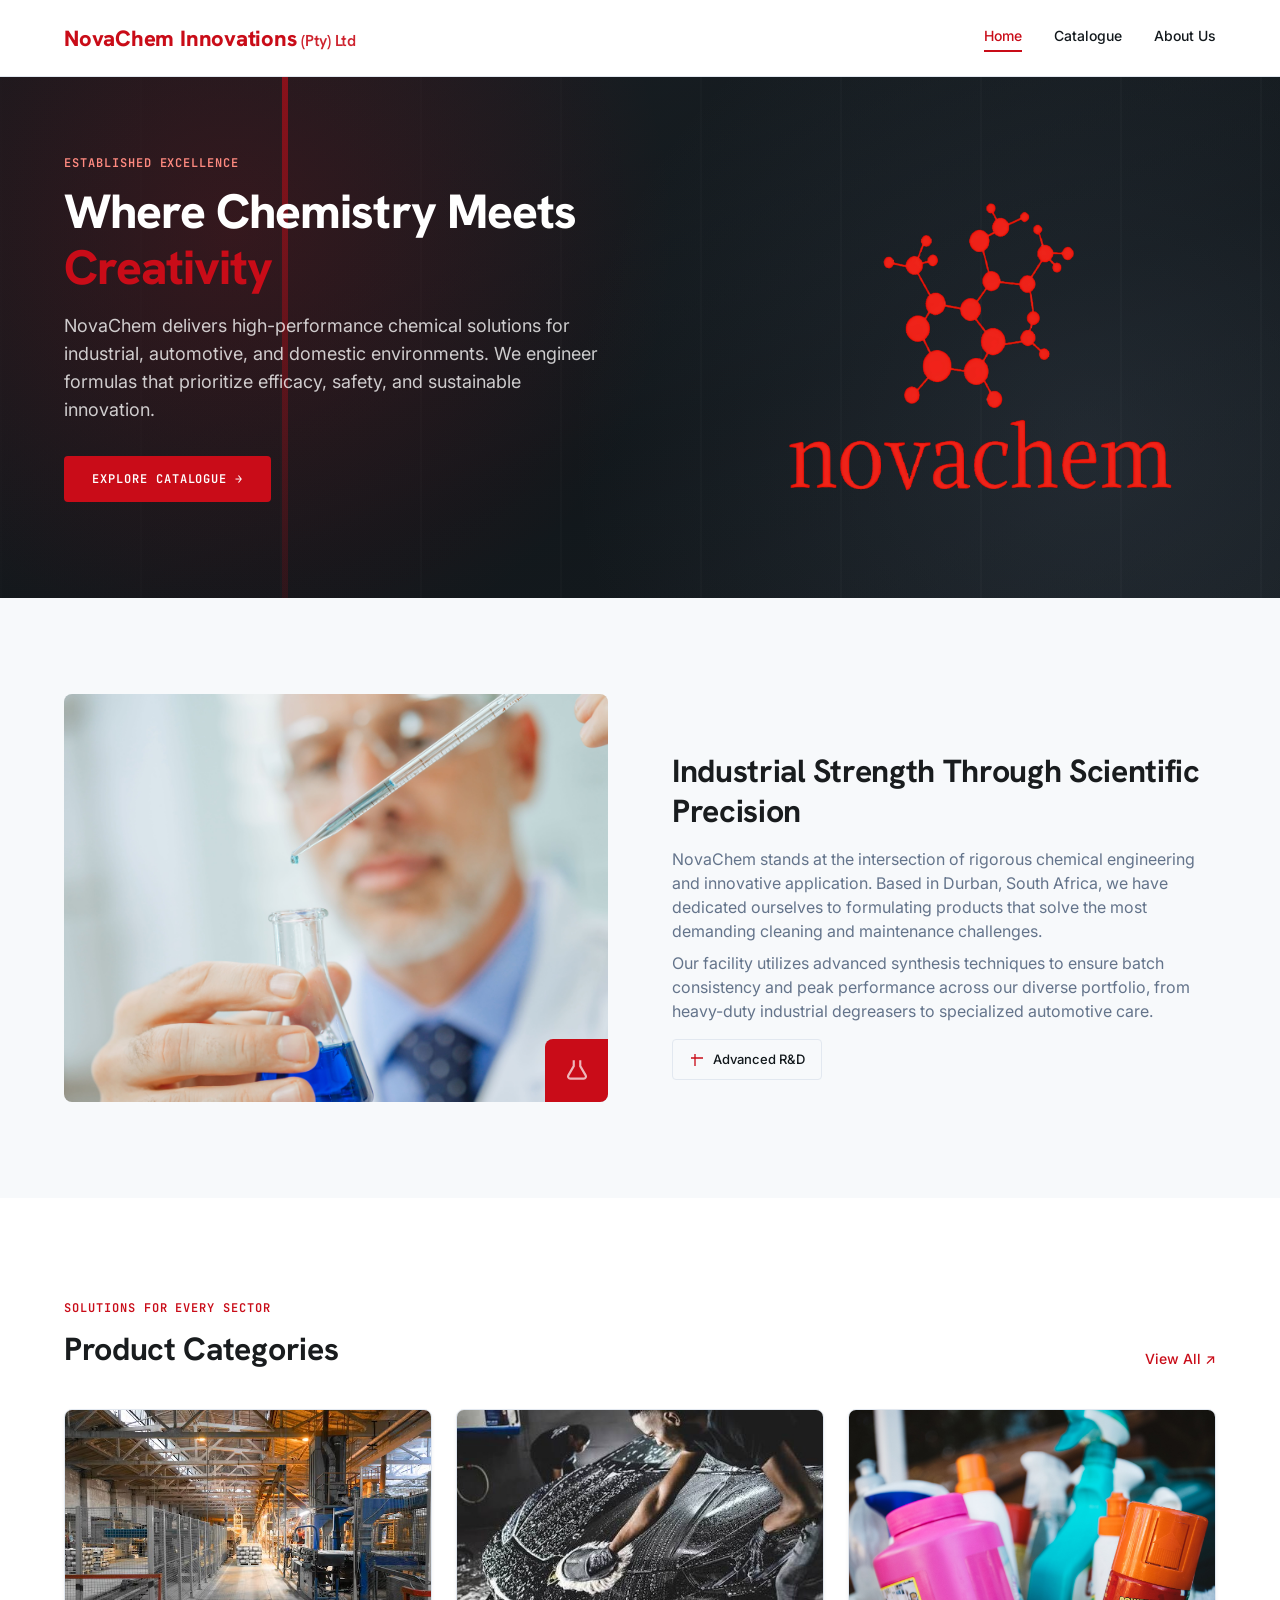
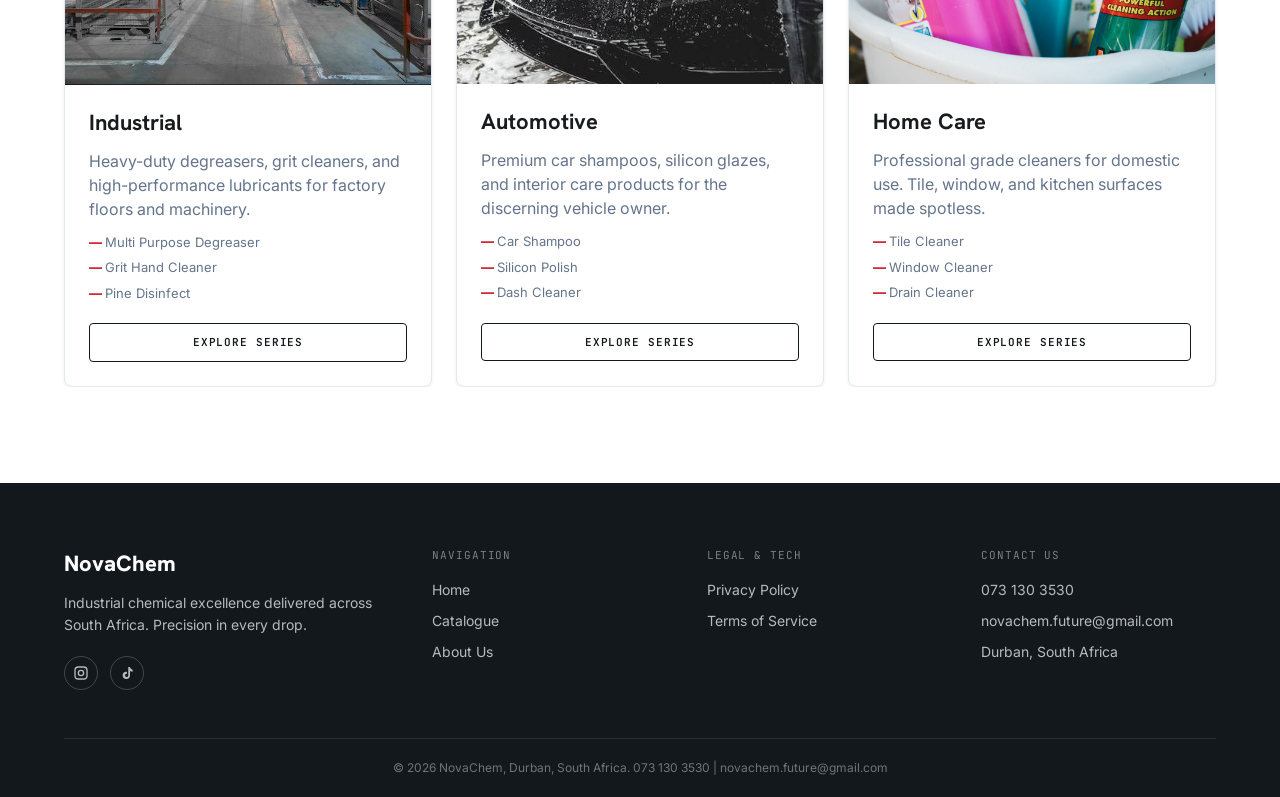
==== commit b8d0d96d: "Update logo branding and enhance product modal descriptions" ====
--- a/novachem-site/index.html
+++ b/novachem-site/index.html
@@ -19,7 +19,7 @@
 
   <header class="site-header">
     <div class="container">
-      <a href="index.html" class="logo">NovaChem</a>
+      <a href="index.html" class="logo"><span class="logo-main">NovaChem Innovations</span><span class="logo-suffix">(Pty) Ltd</span></a>
       <nav class="main-nav">
         <a href="index.html" class="active">Home</a>
         <a href="catalogue.html">Catalogue</a>
--- a/novachem-site/css/style.css
+++ b/novachem-site/css/style.css
@@ -312,6 +312,21 @@
   color: var(--primary-strong);
   letter-spacing: -0.01em;
   flex-shrink: 0;
+  display: inline-flex;
+  align-items: baseline;
+  gap: 0.2em;
+  flex-wrap: wrap;
+}
+
+.logo-main {
+  display: inline-block;
+}
+
+.logo-suffix {
+  display: inline-block;
+  font-size: 0.72em;
+  font-weight: 600;
+  opacity: 0.9;
 }
 
 .main-nav {
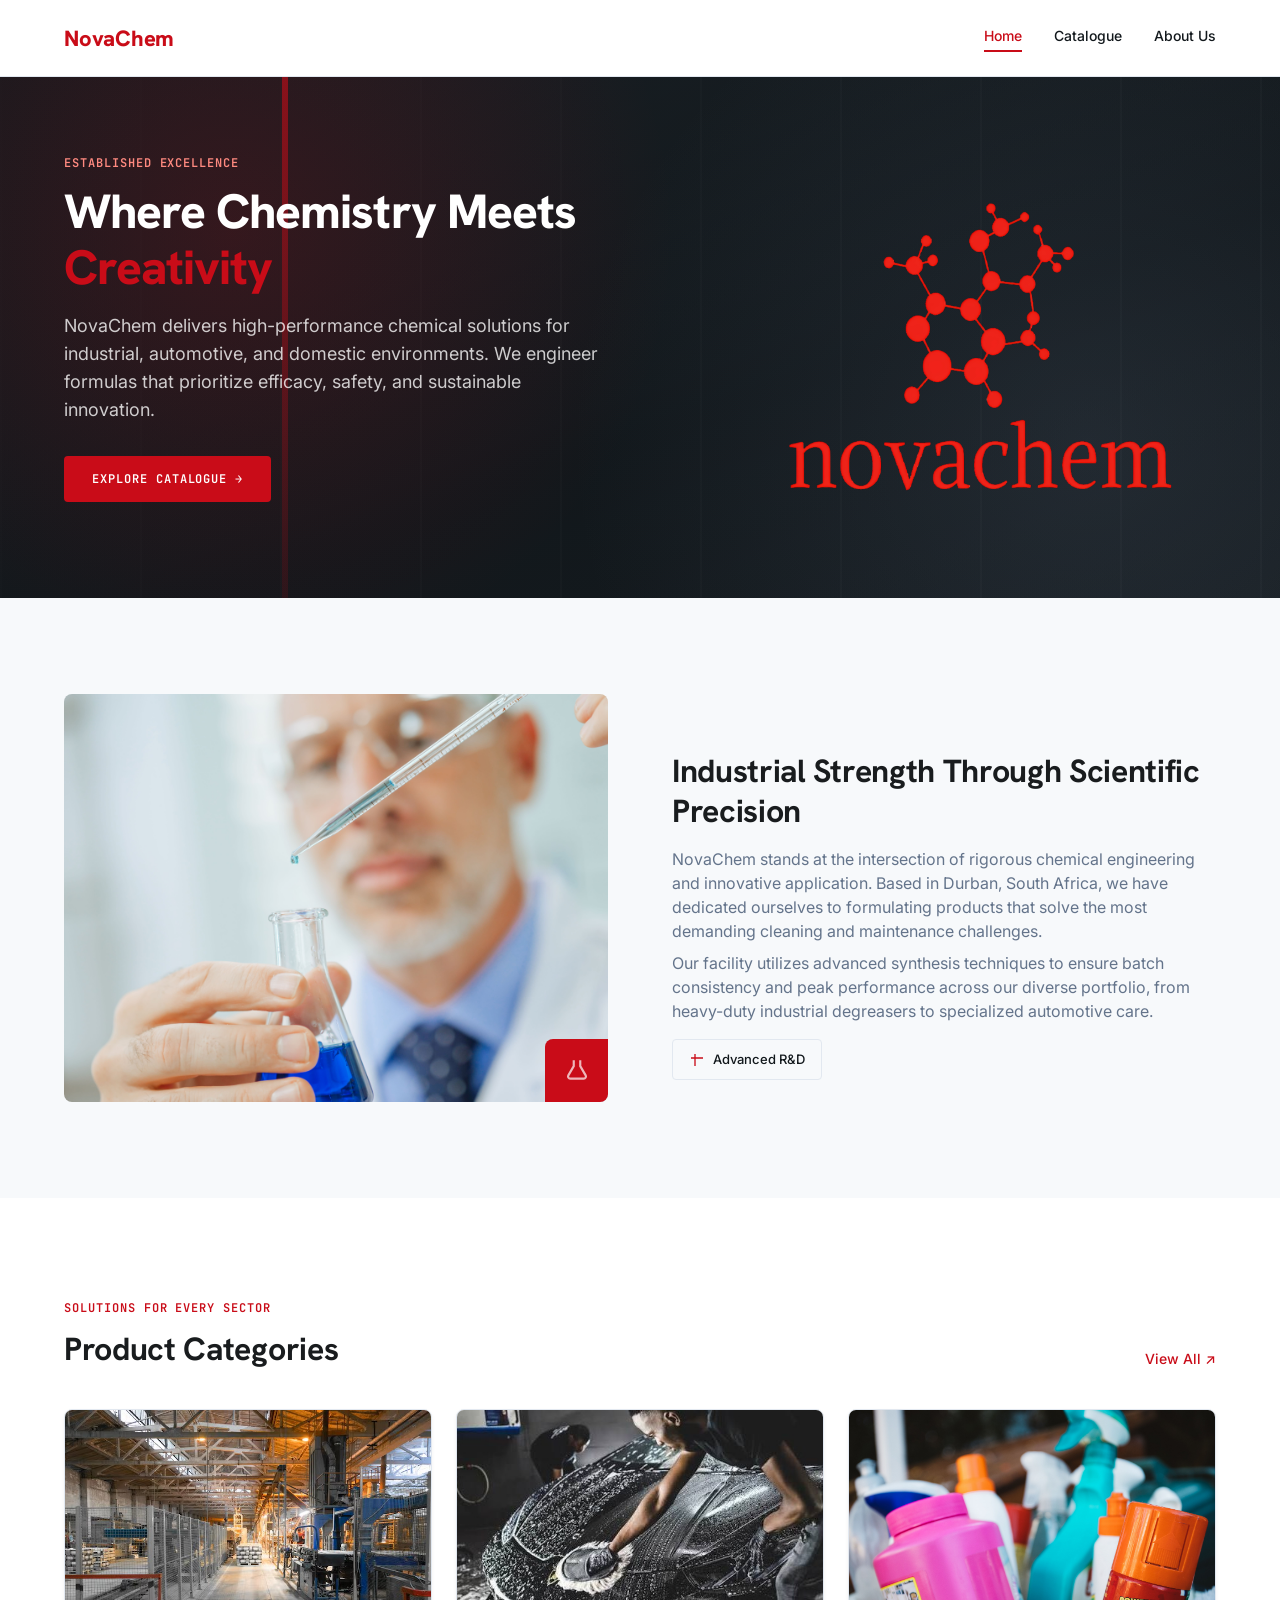
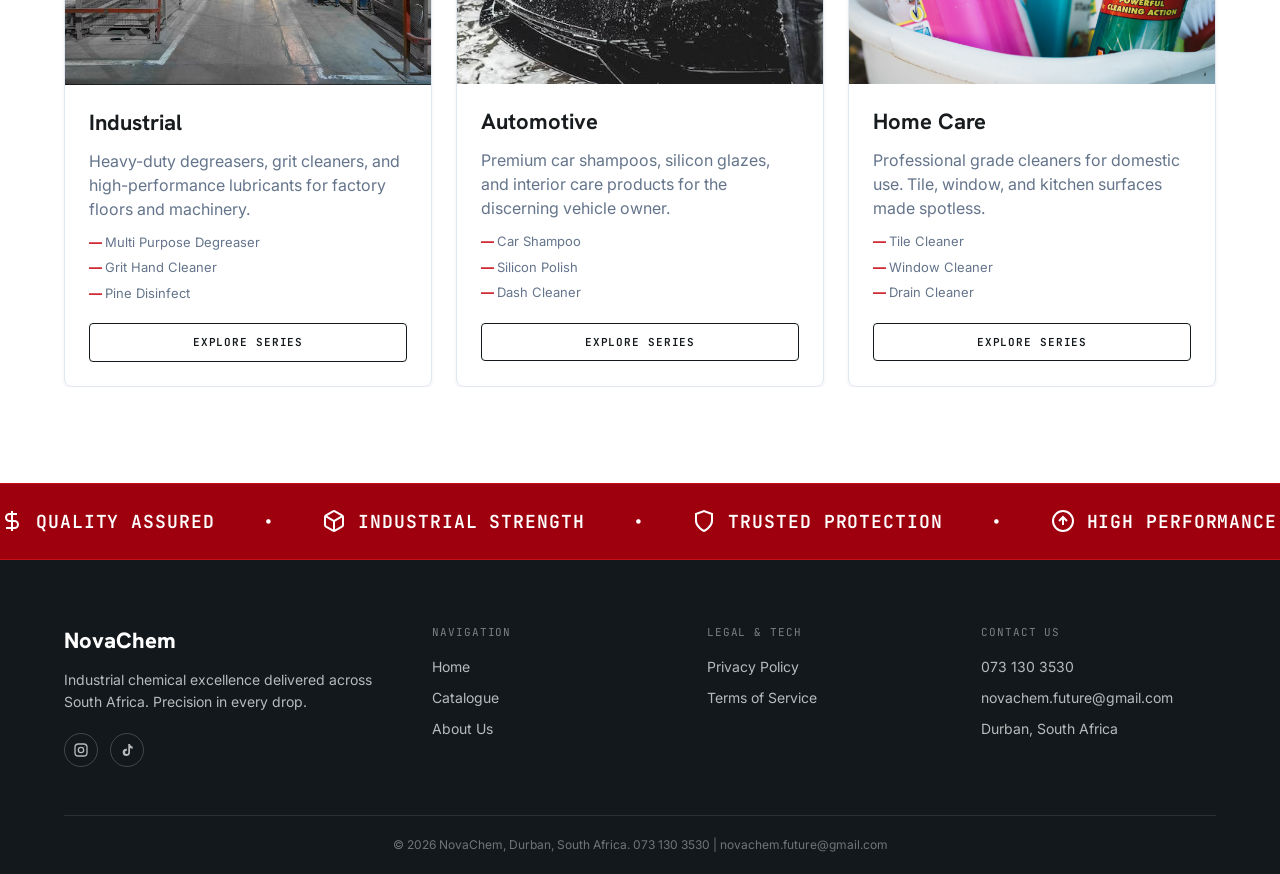
==== commit 5e2aa21e: "feat: initialize website with landing page and base styles" ====
--- a/novachem-site/index.html
+++ b/novachem-site/index.html
@@ -19,7 +19,7 @@
 
   <header class="site-header">
     <div class="container">
-      <a href="index.html" class="logo"><span class="logo-main">NovaChem Innovations</span><span class="logo-suffix">(Pty) Ltd</span></a>
+      <a href="index.html" class="logo">NovaChem</a>
       <nav class="main-nav">
         <a href="index.html" class="active">Home</a>
         <a href="catalogue.html">Catalogue</a>
@@ -161,6 +161,37 @@
     </div>
   </section>
 
+  <!-- Infinite Marquee -->
+  <div class="marquee-section">
+    <div class="marquee-container">
+      <div class="marquee-content">
+        <span><svg width="24" height="24" viewBox="0 0 24 24" fill="none" stroke="currentColor" stroke-width="2"><path d="M12 2v20M17 5H9.5a3.5 3.5 0 0 0 0 7h5a3.5 3.5 0 0 1 0 7H6"/></svg> Quality Assured</span>
+        <span>•</span>
+        <span><svg width="24" height="24" viewBox="0 0 24 24" fill="none" stroke="currentColor" stroke-width="2"><path d="M21 16V8a2 2 0 0 0-1-1.73l-7-4a2 2 0 0 0-2 0l-7 4A2 2 0 0 0 3 8v8a2 2 0 0 0 1 1.73l7 4a2 2 0 0 0 2 0l7-4A2 2 0 0 0 21 16z"></path><polyline points="3.27 6.96 12 12.01 20.73 6.96"></polyline><line x1="12" y1="22.08" x2="12" y2="12"></line></svg> Industrial Strength</span>
+        <span>•</span>
+        <span><svg width="24" height="24" viewBox="0 0 24 24" fill="none" stroke="currentColor" stroke-width="2"><path d="M12 22s8-4 8-10V5l-8-3-8 3v7c0 6 8 10 8 10z"></path></svg> Trusted Protection</span>
+        <span>•</span>
+        <span><svg width="24" height="24" viewBox="0 0 24 24" fill="none" stroke="currentColor" stroke-width="2"><circle cx="12" cy="12" r="10"></circle><path d="M16 12l-4-4-4 4"></path><path d="M12 16V8"></path></svg> High Performance</span>
+        <span>•</span>
+        <span><svg width="24" height="24" viewBox="0 0 24 24" fill="none" stroke="currentColor" stroke-width="2"><path d="M2 12h4l2-9 5 18 2-9h5"></path></svg> Laboratory Tested</span>
+        <span>•</span>
+      </div>
+      <!-- Duplicate for infinite effect -->
+      <div class="marquee-content" aria-hidden="true">
+        <span><svg width="24" height="24" viewBox="0 0 24 24" fill="none" stroke="currentColor" stroke-width="2"><path d="M12 2v20M17 5H9.5a3.5 3.5 0 0 0 0 7h5a3.5 3.5 0 0 1 0 7H6"/></svg> Quality Assured</span>
+        <span>•</span>
+        <span><svg width="24" height="24" viewBox="0 0 24 24" fill="none" stroke="currentColor" stroke-width="2"><path d="M21 16V8a2 2 0 0 0-1-1.73l-7-4a2 2 0 0 0-2 0l-7 4A2 2 0 0 0 3 8v8a2 2 0 0 0 1 1.73l7 4a2 2 0 0 0 2 0l7-4A2 2 0 0 0 21 16z"></path><polyline points="3.27 6.96 12 12.01 20.73 6.96"></polyline><line x1="12" y1="22.08" x2="12" y2="12"></line></svg> Industrial Strength</span>
+        <span>•</span>
+        <span><svg width="24" height="24" viewBox="0 0 24 24" fill="none" stroke="currentColor" stroke-width="2"><path d="M12 22s8-4 8-10V5l-8-3-8 3v7c0 6 8 10 8 10z"></path></svg> Trusted Protection</span>
+        <span>•</span>
+        <span><svg width="24" height="24" viewBox="0 0 24 24" fill="none" stroke="currentColor" stroke-width="2"><circle cx="12" cy="12" r="10"></circle><path d="M16 12l-4-4-4 4"></path><path d="M12 16V8"></path></svg> High Performance</span>
+        <span>•</span>
+        <span><svg width="24" height="24" viewBox="0 0 24 24" fill="none" stroke="currentColor" stroke-width="2"><path d="M2 12h4l2-9 5 18 2-9h5"></path></svg> Laboratory Tested</span>
+        <span>•</span>
+      </div>
+    </div>
+  </div>
+
   <!-- Footer -->
   <footer class="site-footer">
     <div class="container">
--- a/novachem-site/css/style.css
+++ b/novachem-site/css/style.css
@@ -312,21 +312,6 @@
   color: var(--primary-strong);
   letter-spacing: -0.01em;
   flex-shrink: 0;
-  display: inline-flex;
-  align-items: baseline;
-  gap: 0.2em;
-  flex-wrap: wrap;
-}
-
-.logo-main {
-  display: inline-block;
-}
-
-.logo-suffix {
-  display: inline-block;
-  font-size: 0.72em;
-  font-weight: 600;
-  opacity: 0.9;
 }
 
 .main-nav {
@@ -1000,3 +985,58 @@
     gap: 24px;
   }
 }
+
+/* ==========================================================================
+    Infinite Marquee
+    ========================================================================== */
+
+.marquee-section {
+  width: 100%;
+  overflow: hidden;
+  background-color: var(--primary);
+  color: var(--on-primary);
+  padding: 1.5rem 0;
+  display: flex;
+  align-items: center;
+  border-top: 1px solid var(--primary-strong);
+  border-bottom: 1px solid var(--primary-strong);
+}
+
+.marquee-container {
+  display: flex;
+  width: fit-content;
+  animation: marquee 25s linear infinite;
+}
+
+.marquee-container:hover {
+  animation-play-state: paused;
+}
+
+.marquee-content {
+  display: flex;
+  align-items: center;
+  flex-shrink: 0;
+  gap: 3rem;
+  padding-right: 3rem;
+}
+
+.marquee-content span {
+  display: flex;
+  align-items: center;
+  gap: 0.75rem;
+  font-family: 'JetBrains Mono', monospace;
+  font-weight: 600;
+  font-size: 1.125rem;
+  text-transform: uppercase;
+  letter-spacing: 0.05em;
+  white-space: nowrap;
+}
+
+@keyframes marquee {
+  0% {
+    transform: translateX(0);
+  }
+  100% {
+    transform: translateX(-50%);
+  }
+}
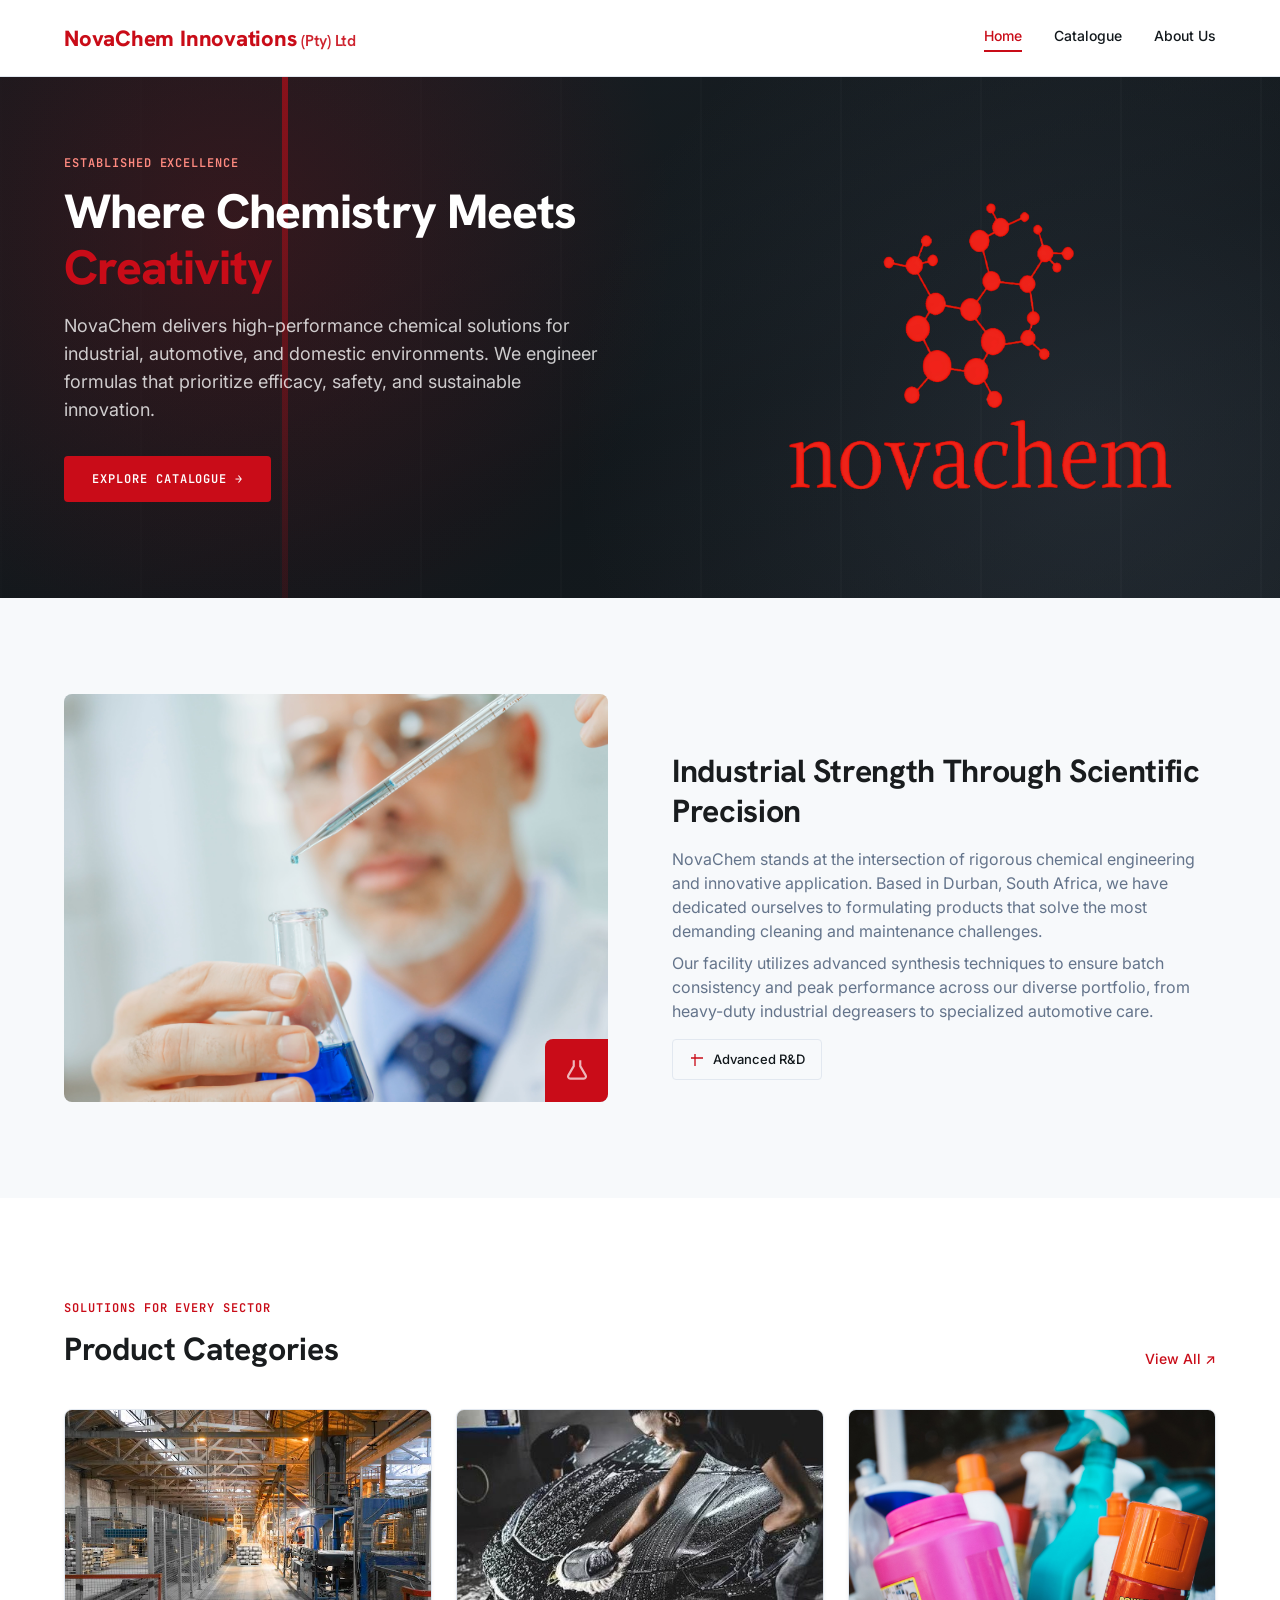
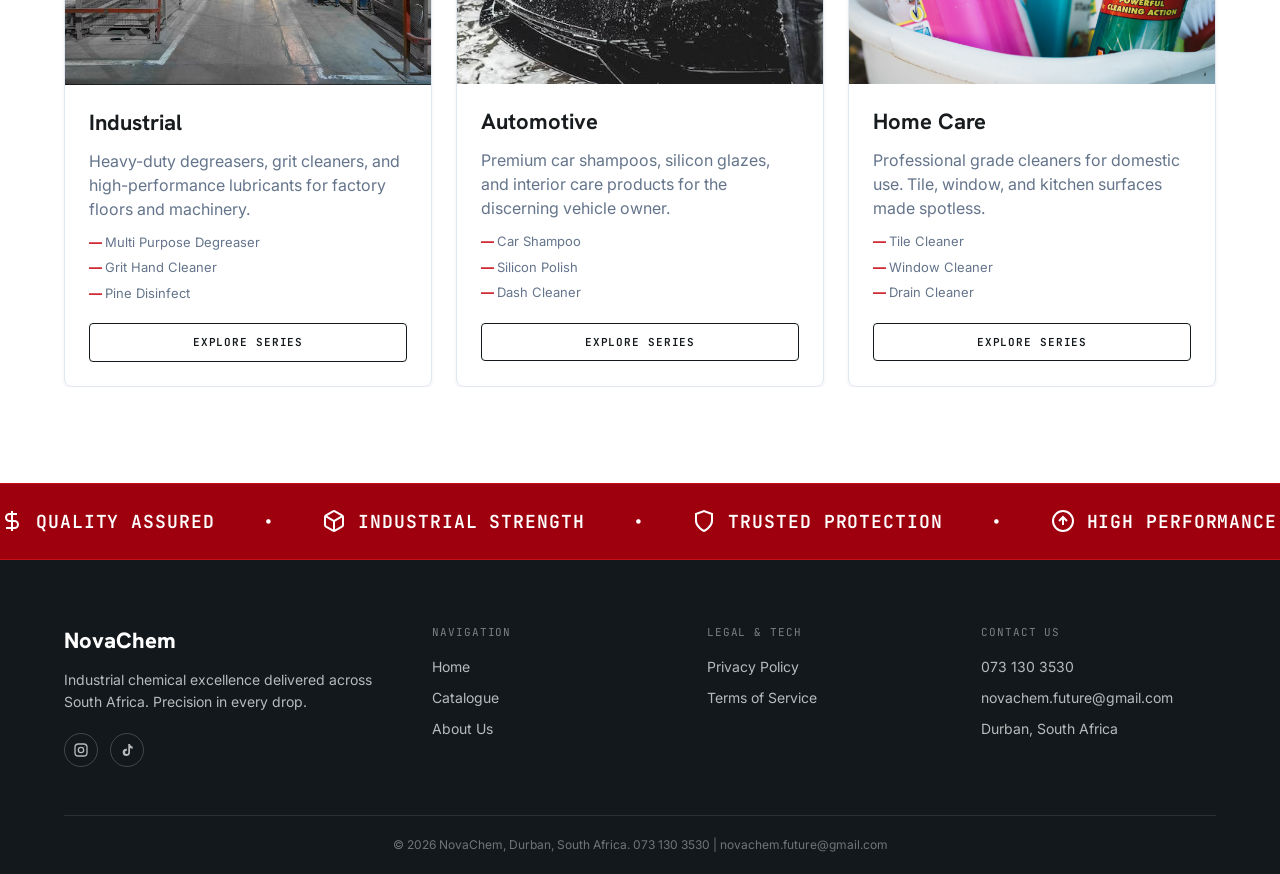
==== commit f775c3ef: "Merge branch 'main' of https://github.com/KaylinR7/novachem-site" ====
--- a/novachem-site/index.html
+++ b/novachem-site/index.html
@@ -19,7 +19,7 @@
 
   <header class="site-header">
     <div class="container">
-      <a href="index.html" class="logo">NovaChem</a>
+      <a href="index.html" class="logo"><span class="logo-main">NovaChem Innovations</span><span class="logo-suffix">(Pty) Ltd</span></a>
       <nav class="main-nav">
         <a href="index.html" class="active">Home</a>
         <a href="catalogue.html">Catalogue</a>
--- a/novachem-site/css/style.css
+++ b/novachem-site/css/style.css
@@ -312,6 +312,21 @@
   color: var(--primary-strong);
   letter-spacing: -0.01em;
   flex-shrink: 0;
+  display: inline-flex;
+  align-items: baseline;
+  gap: 0.2em;
+  flex-wrap: wrap;
+}
+
+.logo-main {
+  display: inline-block;
+}
+
+.logo-suffix {
+  display: inline-block;
+  font-size: 0.72em;
+  font-weight: 600;
+  opacity: 0.9;
 }
 
 .main-nav {
